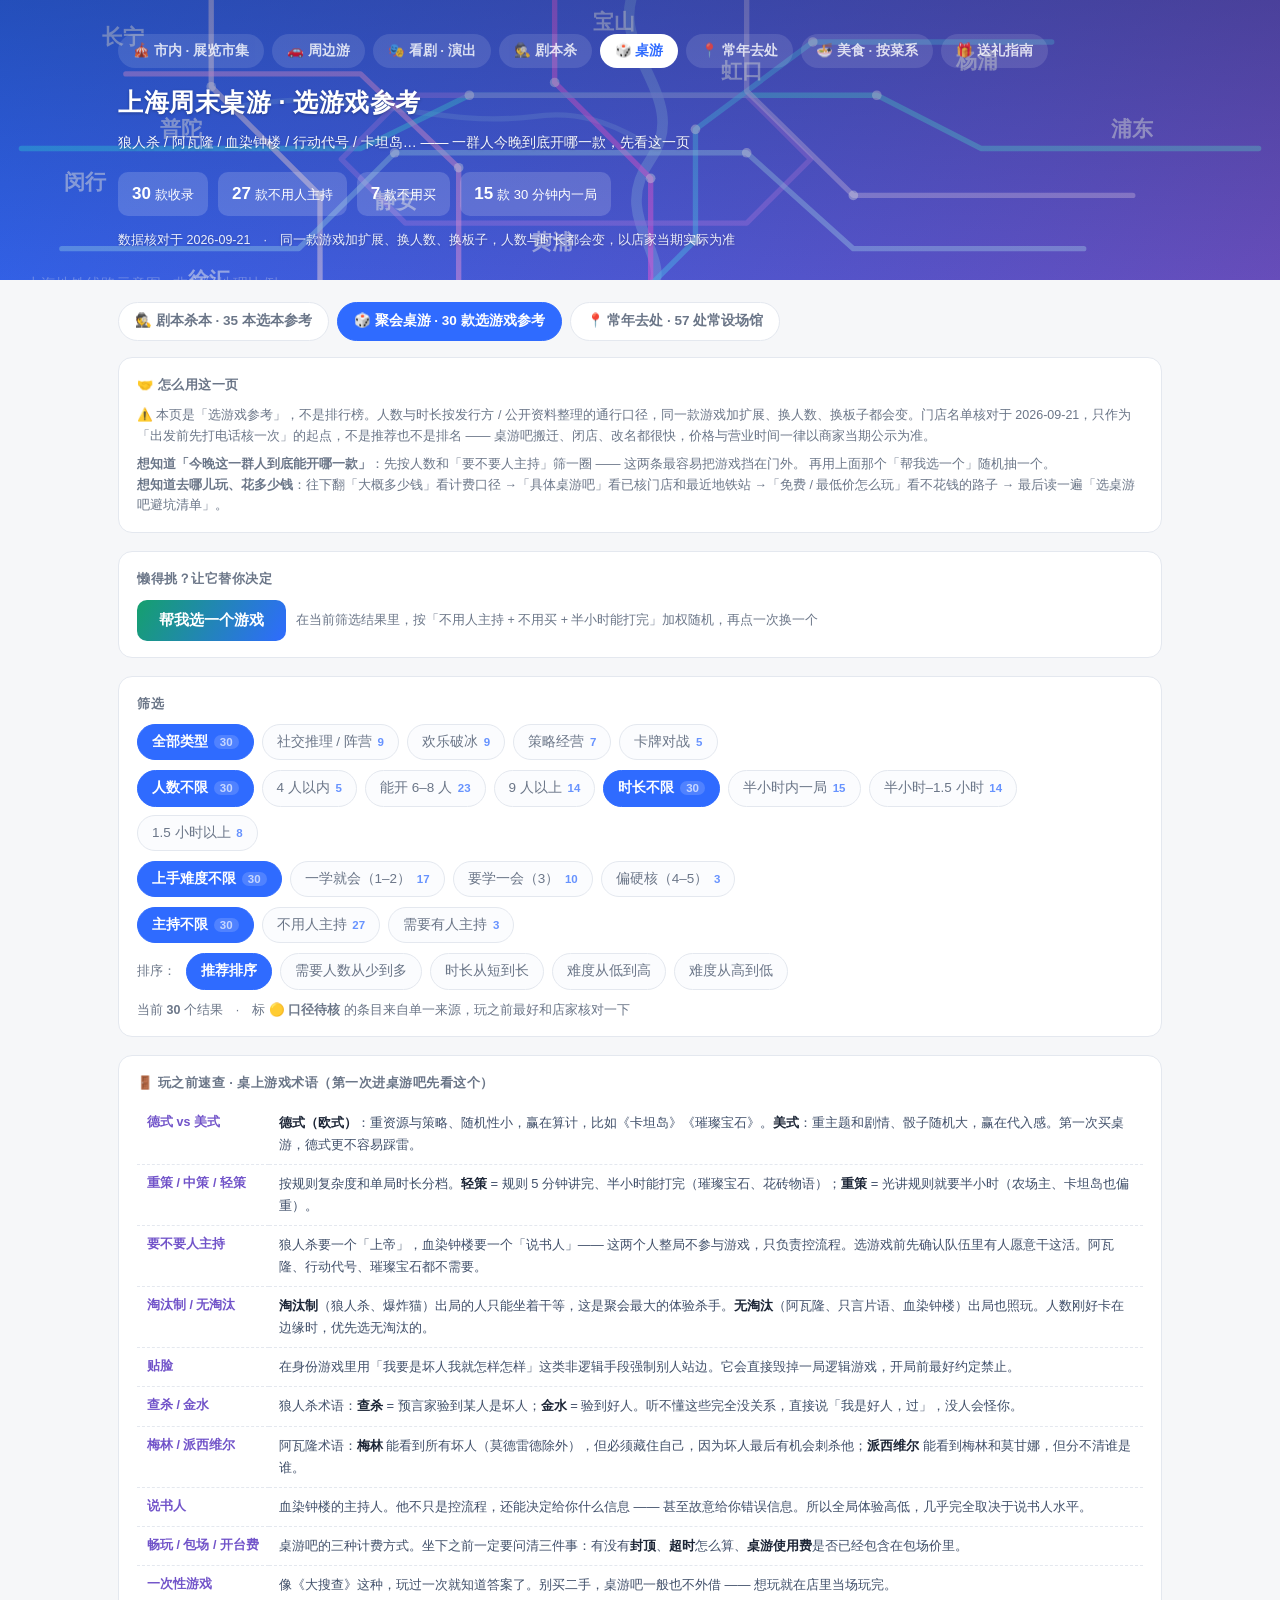
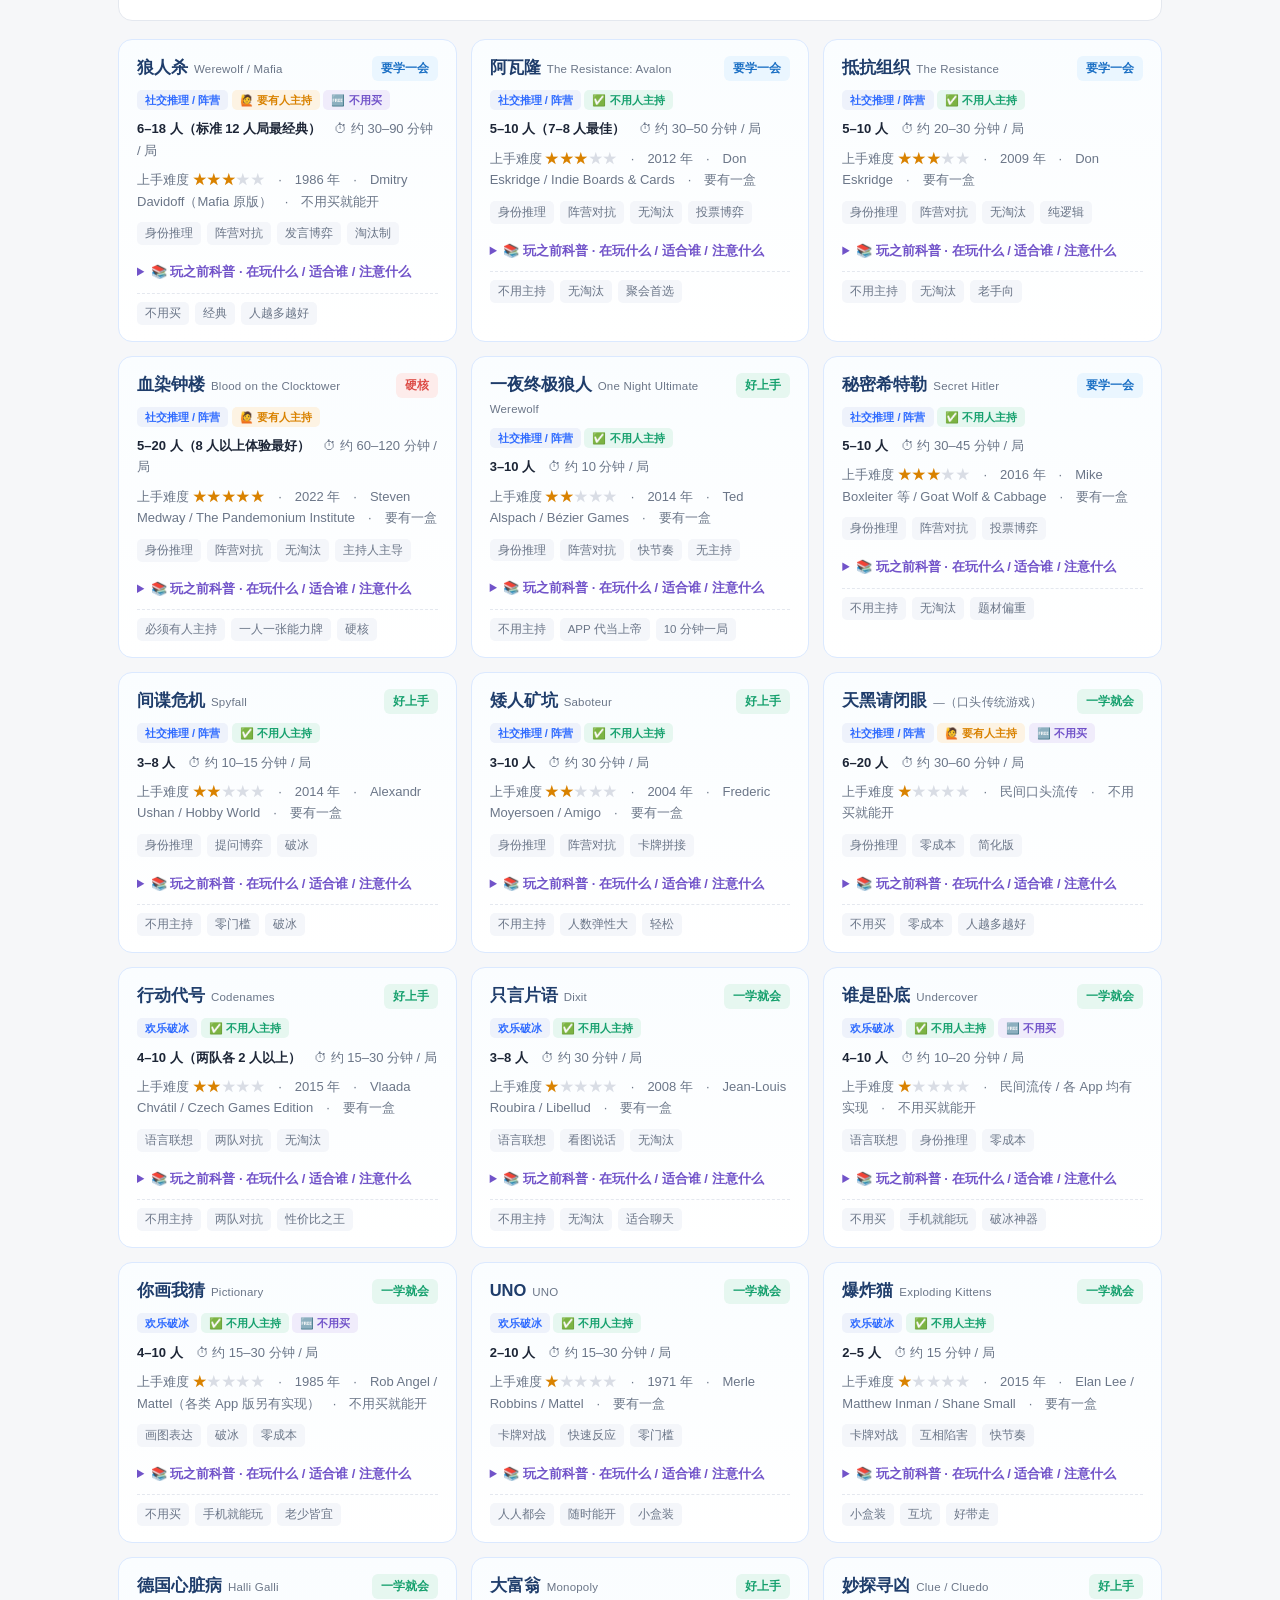
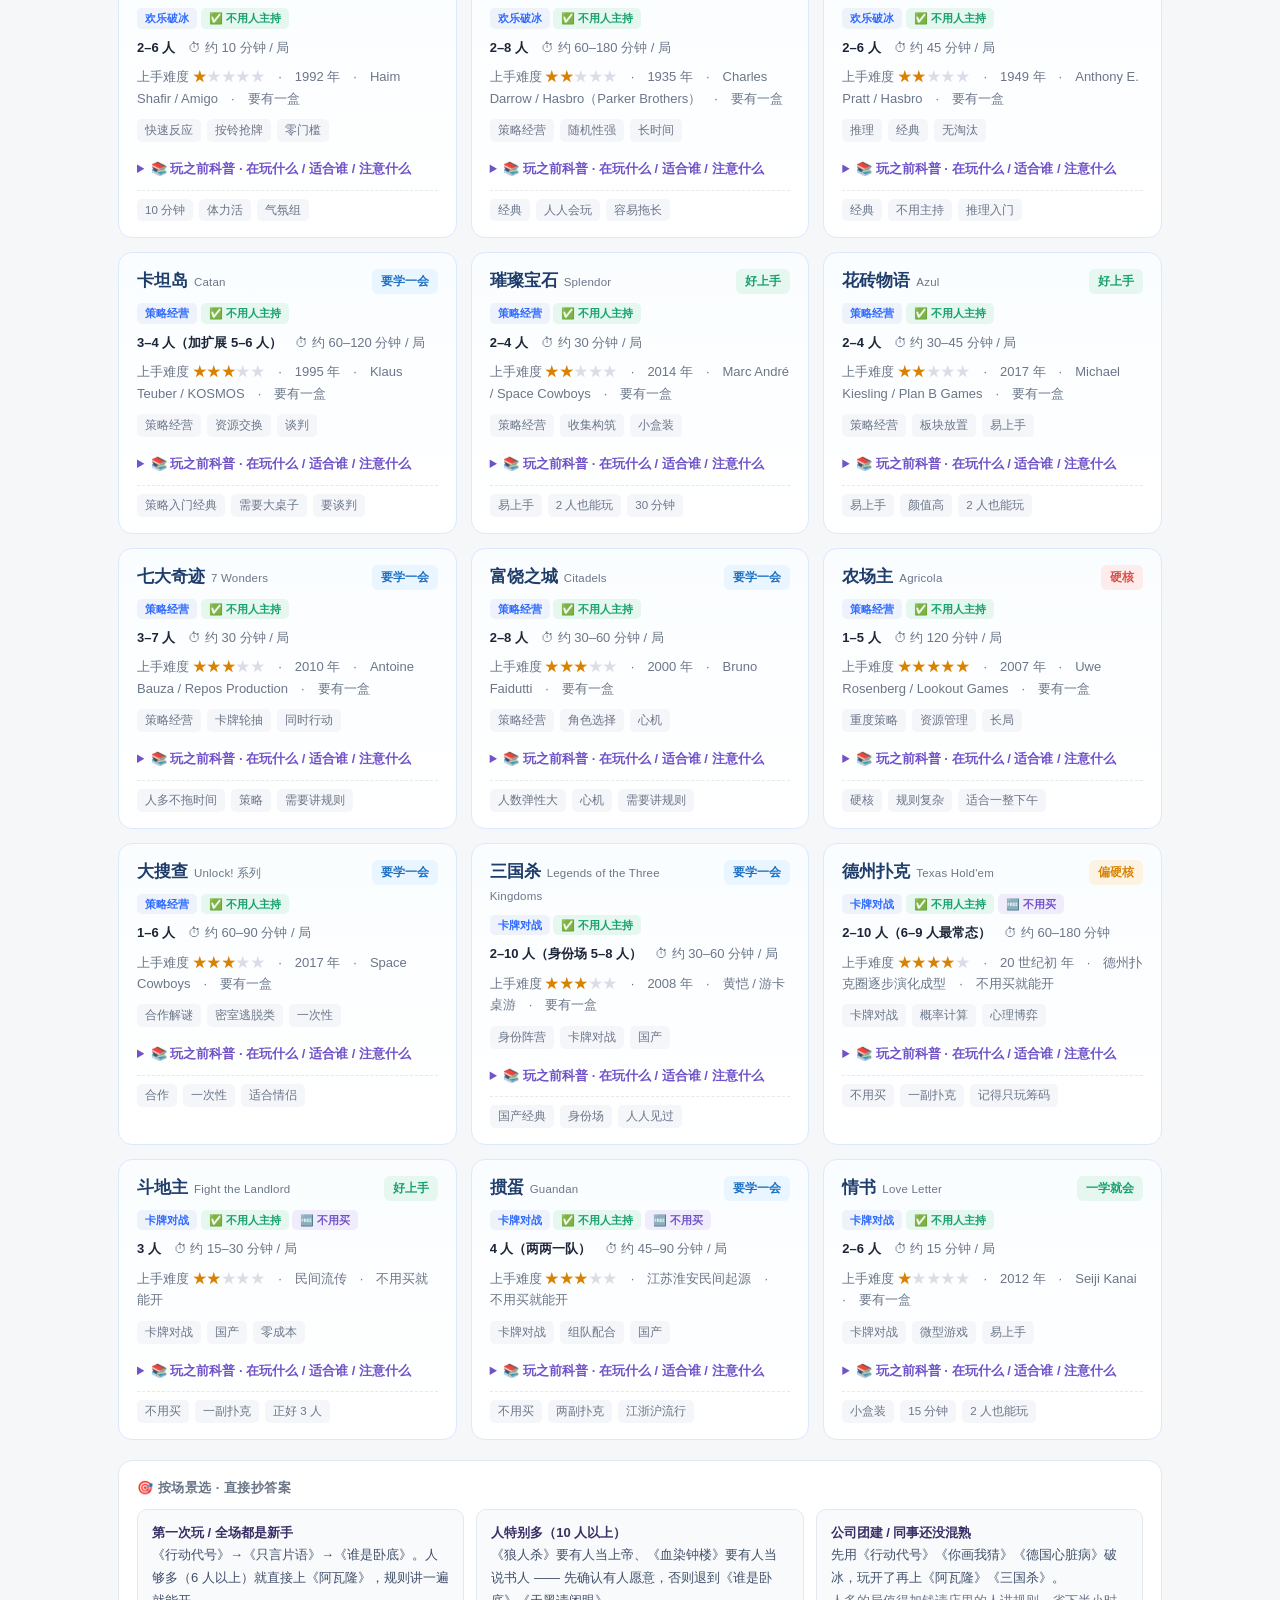
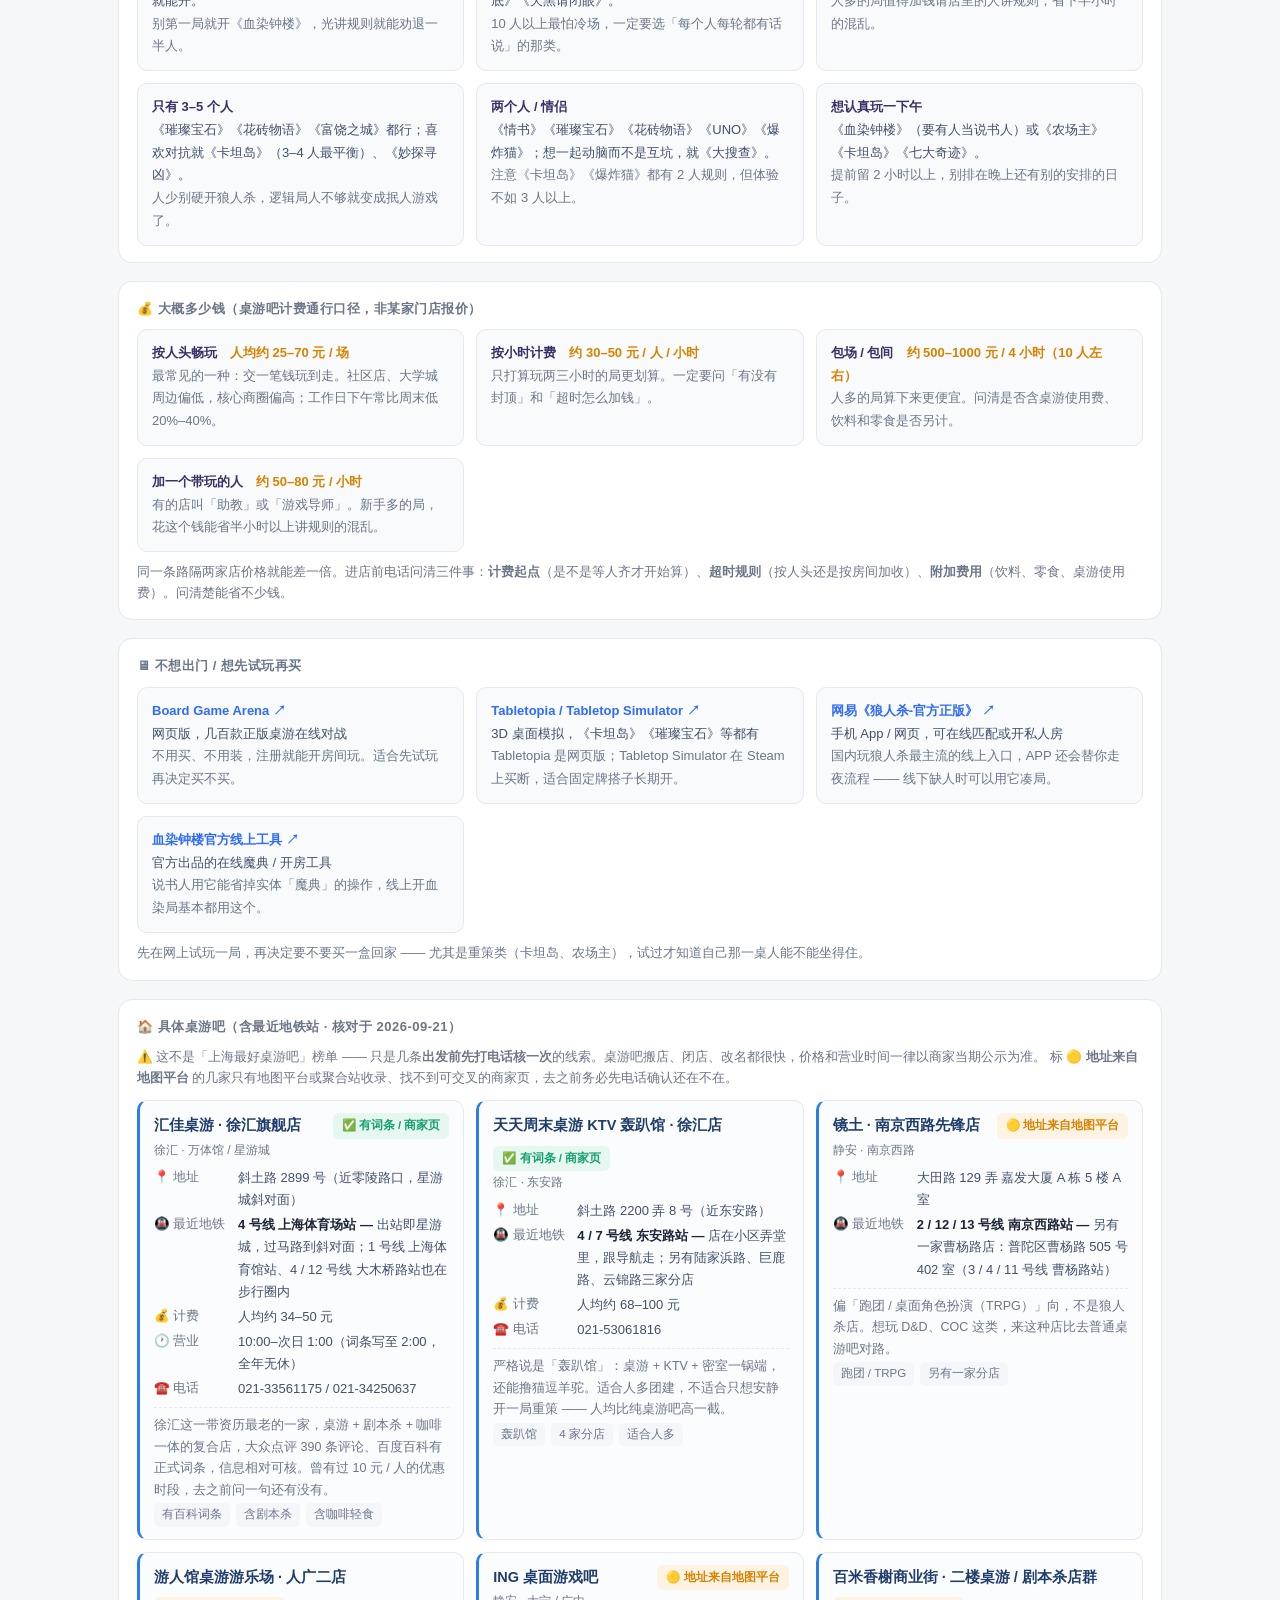
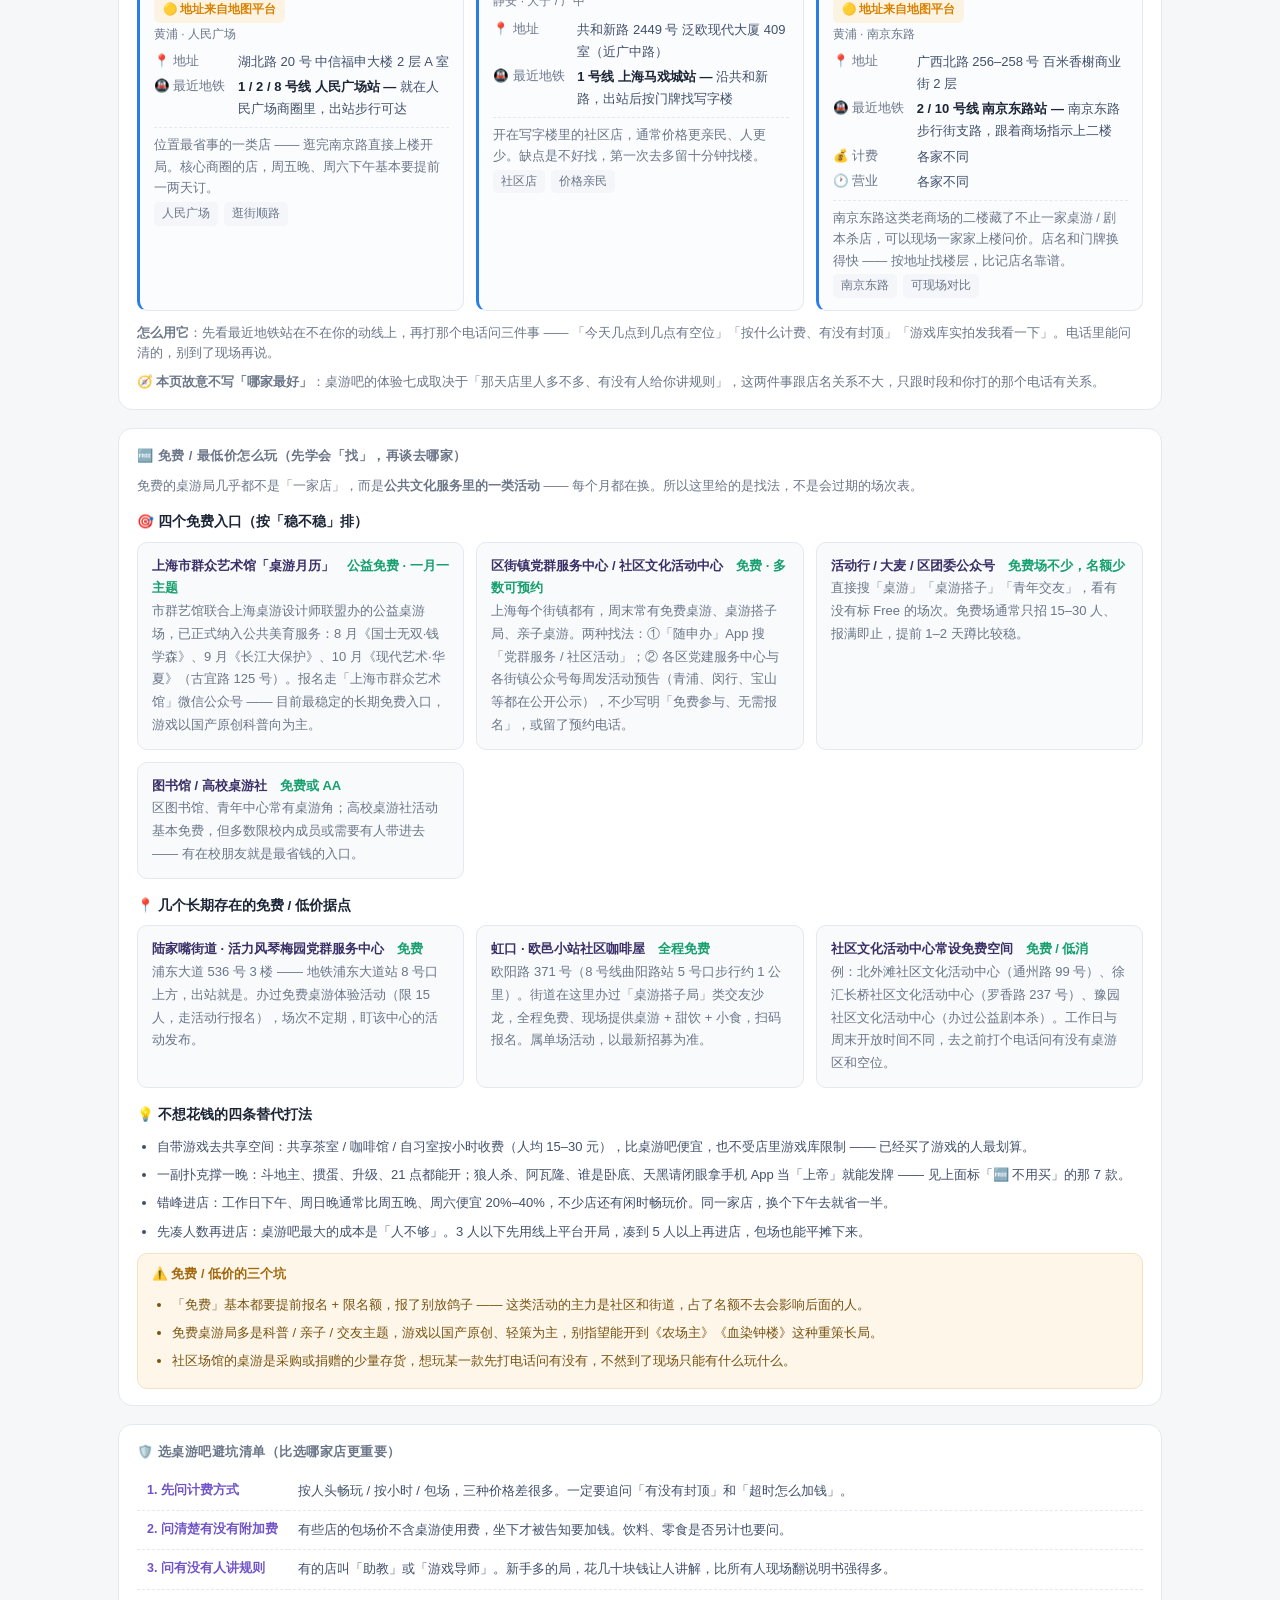
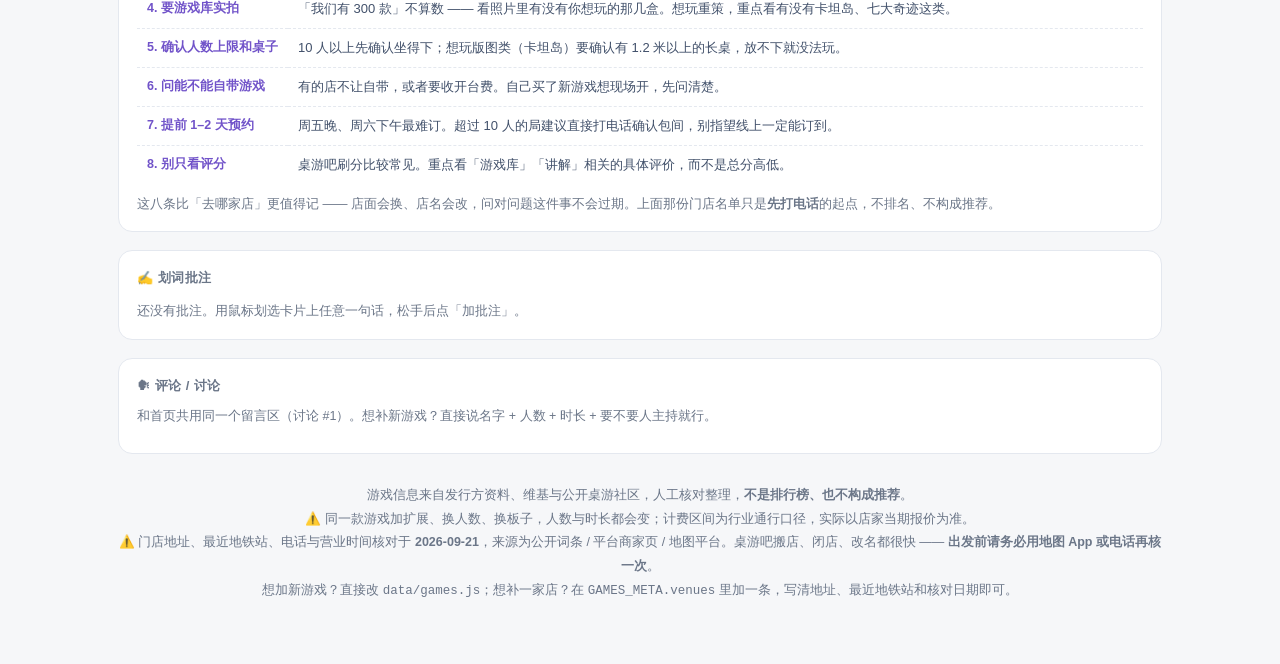
==== boardgames.html @ 97eceab3 "新增「送礼指南」板块：送女生/送男士该送什么（gifts.html + data/gifts.js + assets/gifts.js） - 37 条礼物灵感，按送给谁/预算/场景/关系阶段筛选 + " ====
<!DOCTYPE html>
<html lang="zh-CN">
<head>
<meta charset="UTF-8">
<meta name="viewport" content="width=device-width, initial-scale=1.0">
<title>上海周末桌游 · 狼人杀/阿瓦隆/血染钟楼 选游戏参考</title>
<meta name="description" content="上海周末桌游选游戏参考：狼人杀、阿瓦隆、血染钟楼、一夜终极狼人、行动代号、只言片语、璀璨宝石、卡坦岛等 30 款，标清人数、时长、要不要人主持、要不要买一盒；另附上海桌游吧具体门店（含最近地铁站）、免费 / 最低价玩法怎么找、玩之前速查与选店避坑清单。">
<meta property="og:title" content="上海周末桌游 · 选游戏参考">
<meta property="og:description" content="30 款聚会桌游：人数 / 时长 / 上手难度 / 要不要人主持 / 要不要买一盒，一目了然。">
<meta property="og:type" content="website">
<link rel="stylesheet" href="assets/style.css?v=20261019a">
</head>
<body>

<header>
  <div class="wrap">
    <nav class="nav">
      <a href="index.html?jump=city">🎪 市内 · 展览市集</a>
      <a href="index.html?jump=trip">🚗 周边游</a>
      <a href="shows.html">🎭 看剧 · 演出</a>
      <a href="scripts.html">🕵️ 剧本杀</a>
      <a class="on" href="boardgames.html">🎲 桌游</a>
      <a href="venues.html">📍 常年去处</a>
      <a href="food.html">🍜 美食 · 按菜系</a>
      <a href="gifts.html">🎁 送礼指南</a>
    </nav>
    <h1>上海周末桌游 · 选游戏参考</h1>
    <div class="sub">狼人杀 / 阿瓦隆 / 血染钟楼 / 行动代号 / 卡坦岛… —— 一群人今晚到底开哪一款，先看这一页</div>
    <div class="stats">
      <div class="stat"><b id="s-total">-</b>款收录</div>
      <div class="stat"><b id="s-noGm">-</b>款不用人主持</div>
      <div class="stat"><b id="s-free">-</b>款不用买</div>
      <div class="stat"><b id="s-quick">-</b>款 30 分钟内一局</div>
    </div>
    <div class="meta">数据核对于 <span id="verifiedAt"></span>　·　同一款游戏加扩展、换人数、换板子，人数与时长都会变，以店家当期实际为准</div>
  </div>
</header>

<div class="wrap">

  <div class="subtabs">
    <a href="scripts.html">🕵️ 剧本杀本 · 35 本选本参考</a>
    <span class="on">🎲 聚会桌游 · 30 款选游戏参考</span>
      <a href="venues.html">📍 常年去处 · 57 处常设场馆</a>
</div>

  <div class="panel">
    <div class="panel-title">🤝 怎么用这一页</div>
    <div id="metaNote" class="hint"></div>
    <div class="hint" style="margin-top:8px">
      <b>想知道「今晚这一群人到底能开哪一款」</b>：先按人数和「要不要人主持」筛一圈 —— 这两条最容易把游戏挡在门外。
      再用上面那个「帮我选一个」随机抽一个。<br>
      <b>想知道去哪儿玩、花多少钱</b>：往下翻「大概多少钱」看计费口径 →「具体桌游吧」看已核门店和最近地铁站 →「免费 / 最低价怎么玩」看不花钱的路子 → 最后读一遍「选桌游吧避坑清单」。
    </div>
  </div>

  <div class="panel">
    <div class="panel-title">懒得挑？让它替你决定</div>
    <div class="decide-row">
      <button class="btn" id="btnDecide">帮我选一个游戏</button>
      <span class="hint">在当前筛选结果里，按「不用人主持 + 不用买 + 半小时能打完」加权随机，再点一次换一个</span>
    </div>
    <div id="pickResult"></div>
  </div>

  <div class="panel">
    <div class="panel-title">筛选</div>
    <div class="filters">
      <span class="chip on" data-group="cat" data-val="all">全部类型 <b class="cnt" data-cnt="cat:all">0</b></span>
      <span class="chip" data-group="cat" data-val="social">社交推理 / 阵营 <b class="cnt" data-cnt="cat:social">0</b></span>
      <span class="chip" data-group="cat" data-val="party">欢乐破冰 <b class="cnt" data-cnt="cat:party">0</b></span>
      <span class="chip" data-group="cat" data-val="strategy">策略经营 <b class="cnt" data-cnt="cat:strategy">0</b></span>
      <span class="chip" data-group="cat" data-val="card">卡牌对战 <b class="cnt" data-cnt="cat:card">0</b></span>
    </div>
    <div class="filters" style="margin-top:10px">
      <span class="chip on" data-group="people" data-val="all">人数不限 <b class="cnt" data-cnt="people:all">0</b></span>
      <span class="chip" data-group="people" data-val="s">4 人以内 <b class="cnt" data-cnt="people:s">0</b></span>
      <span class="chip" data-group="people" data-val="m">能开 6–8 人 <b class="cnt" data-cnt="people:m">0</b></span>
      <span class="chip" data-group="people" data-val="l">9 人以上 <b class="cnt" data-cnt="people:l">0</b></span>
      <span class="chip on" data-group="time" data-val="all">时长不限 <b class="cnt" data-cnt="time:all">0</b></span>
      <span class="chip" data-group="time" data-val="short">半小时内一局 <b class="cnt" data-cnt="time:short">0</b></span>
      <span class="chip" data-group="time" data-val="mid">半小时–1.5 小时 <b class="cnt" data-cnt="time:mid">0</b></span>
      <span class="chip" data-group="time" data-val="long">1.5 小时以上 <b class="cnt" data-cnt="time:long">0</b></span>
    </div>
    <div class="filters" style="margin-top:10px">
      <span class="chip on" data-group="diff" data-val="all">上手难度不限 <b class="cnt" data-cnt="diff:all">0</b></span>
      <span class="chip" data-group="diff" data-val="e">一学就会（1–2） <b class="cnt" data-cnt="diff:e">0</b></span>
      <span class="chip" data-group="diff" data-val="m">要学一会（3） <b class="cnt" data-cnt="diff:m">0</b></span>
      <span class="chip" data-group="diff" data-val="h">偏硬核（4–5） <b class="cnt" data-cnt="diff:h">0</b></span>
    </div>
    <div class="filters" style="margin-top:10px">
      <span class="chip on" data-group="gm" data-val="all">主持不限 <b class="cnt" data-cnt="gm:all">0</b></span>
      <span class="chip" data-group="gm" data-val="none">不用人主持 <b class="cnt" data-cnt="gm:none">0</b></span>
      <span class="chip" data-group="gm" data-val="needed">需要有人主持 <b class="cnt" data-cnt="gm:needed">0</b></span>
    </div>
    <div class="filters" style="margin-top:10px">
      <span class="hint" style="align-self:center;margin-right:2px">排序：</span>
      <span class="chip on" data-sort="rec">推荐排序</span>
      <span class="chip" data-sort="people-asc">需要人数从少到多</span>
      <span class="chip" data-sort="time-asc">时长从短到长</span>
      <span class="chip" data-sort="diff-asc">难度从低到高</span>
      <span class="chip" data-sort="diff-desc">难度从高到低</span>
    </div>
    <div class="hint" style="margin-top:10px">当前 <b id="count">-</b> 个结果　·　标 <b>🟡 口径待核</b> 的条目来自单一来源，玩之前最好和店家核对一下</div>
  </div>

  <div class="panel">
    <div class="panel-title">🚪 玩之前速查 · 桌上游戏术语（第一次进桌游吧先看这个）</div>
    <table class="mini-tbl">
      <tr><th>德式 vs 美式</th><td><b>德式（欧式）</b>：重资源与策略、随机性小，赢在算计，比如《卡坦岛》《璀璨宝石》。<b>美式</b>：重主题和剧情、骰子随机大，赢在代入感。第一次买桌游，德式更不容易踩雷。</td></tr>
      <tr><th>重策 / 中策 / 轻策</th><td>按规则复杂度和单局时长分档。<b>轻策</b> = 规则 5 分钟讲完、半小时能打完（璀璨宝石、花砖物语）；<b>重策</b> = 光讲规则就要半小时（农场主、卡坦岛也偏重）。</td></tr>
      <tr><th>要不要人主持</th><td>狼人杀要一个「上帝」，血染钟楼要一个「说书人」—— 这两个人整局不参与游戏，只负责控流程。选游戏前先确认队伍里有人愿意干这活。阿瓦隆、行动代号、璀璨宝石都不需要。</td></tr>
      <tr><th>淘汰制 / 无淘汰</th><td><b>淘汰制</b>（狼人杀、爆炸猫）出局的人只能坐着干等，这是聚会最大的体验杀手。<b>无淘汰</b>（阿瓦隆、只言片语、血染钟楼）出局也照玩。人数刚好卡在边缘时，优先选无淘汰的。</td></tr>
      <tr><th>贴脸</th><td>在身份游戏里用「我要是坏人我就怎样怎样」这类非逻辑手段强制别人站边。它会直接毁掉一局逻辑游戏，开局前最好约定禁止。</td></tr>
      <tr><th>查杀 / 金水</th><td>狼人杀术语：<b>查杀</b> = 预言家验到某人是坏人；<b>金水</b> = 验到好人。听不懂这些完全没关系，直接说「我是好人，过」，没人会怪你。</td></tr>
      <tr><th>梅林 / 派西维尔</th><td>阿瓦隆术语：<b>梅林</b> 能看到所有坏人（莫德雷德除外），但必须藏住自己，因为坏人最后有机会刺杀他；<b>派西维尔</b> 能看到梅林和莫甘娜，但分不清谁是谁。</td></tr>
      <tr><th>说书人</th><td>血染钟楼的主持人。他不只是控流程，还能决定给你什么信息 —— 甚至故意给你错误信息。所以全局体验高低，几乎完全取决于说书人水平。</td></tr>
      <tr><th>畅玩 / 包场 / 开台费</th><td>桌游吧的三种计费方式。坐下之前一定要问清三件事：有没有<b>封顶</b>、<b>超时</b>怎么算、<b>桌游使用费</b>是否已经包含在包场价里。</td></tr>
      <tr><th>一次性游戏</th><td>像《大搜查》这种，玩过一次就知道答案了。别买二手，桌游吧一般也不外借 —— 想玩就在店里当场玩完。</td></tr>
    </table>
  </div>

  <div class="grid" id="grid"></div>

  <div class="panel" style="margin-top:20px">
    <div class="panel-title">🎯 按场景选 · 直接抄答案</div>
    <div class="scene-grid">
      <div class="scene-card">
        <b>第一次玩 / 全场都是新手</b><br>
        《行动代号》→《只言片语》→《谁是卧底》。人够多（6 人以上）就直接上《阿瓦隆》，规则讲一遍就能开。<br>
        <span style="color:var(--sub)">别第一局就开《血染钟楼》，光讲规则就能劝退一半人。</span>
      </div>
      <div class="scene-card">
        <b>人特别多（10 人以上）</b><br>
        《狼人杀》要有人当上帝、《血染钟楼》要有人当说书人 —— 先确认有人愿意，否则退到《谁是卧底》《天黑请闭眼》。<br>
        <span style="color:var(--sub)">10 人以上最怕冷场，一定要选「每个人每轮都有话说」的那类。</span>
      </div>
      <div class="scene-card">
        <b>公司团建 / 同事还没混熟</b><br>
        先用《行动代号》《你画我猜》《德国心脏病》破冰，玩开了再上《阿瓦隆》《三国杀》。<br>
        <span style="color:var(--sub)">人多的局值得加钱请店里的人讲规则，省下半小时的混乱。</span>
      </div>
      <div class="scene-card">
        <b>只有 3–5 个人</b><br>
        《璀璨宝石》《花砖物语》《富饶之城》都行；喜欢对抗就《卡坦岛》（3–4 人最平衡）、《妙探寻凶》。<br>
        <span style="color:var(--sub)">人少别硬开狼人杀，逻辑局人不够就变成抿人游戏了。</span>
      </div>
      <div class="scene-card">
        <b>两个人 / 情侣</b><br>
        《情书》《璀璨宝石》《花砖物语》《UNO》《爆炸猫》；想一起动脑而不是互坑，就《大搜查》。<br>
        <span style="color:var(--sub)">注意《卡坦岛》《爆炸猫》都有 2 人规则，但体验不如 3 人以上。</span>
      </div>
      <div class="scene-card">
        <b>想认真玩一下午</b><br>
        《血染钟楼》（要有人当说书人）或《农场主》《卡坦岛》《七大奇迹》。<br>
        <span style="color:var(--sub)">提前留 2 小时以上，别排在晚上还有别的安排的日子。</span>
      </div>
    </div>
  </div>

  <div class="panel">
    <div class="panel-title">💰 大概多少钱（桌游吧计费通行口径，非某家门店报价）</div>
    <div class="scene-grid" id="feeRef"></div>
    <div class="hint" style="margin-top:10px">同一条路隔两家店价格就能差一倍。进店前电话问清三件事：<b>计费起点</b>（是不是等人齐才开始算）、<b>超时规则</b>（按人头还是按房间加收）、<b>附加费用</b>（饮料、零食、桌游使用费）。问清楚能省不少钱。</div>
  </div>

  <div class="panel">
    <div class="panel-title">🖥 不想出门 / 想先试玩再买</div>
    <div class="scene-grid" id="platforms"></div>
    <div class="hint" style="margin-top:10px">先在网上试玩一局，再决定要不要买一盒回家 —— 尤其是重策类（卡坦岛、农场主），试过才知道自己那一桌人能不能坐得住。</div>
  </div>

  <div class="panel">
    <div class="panel-title">🏠 具体桌游吧（含最近地铁站 · 核对于 2026-09-21）</div>
    <div class="hint" style="margin-bottom:12px">
      ⚠️ 这不是「上海最好桌游吧」榜单 —— 只是几条<b>出发前先打电话核一次</b>的线索。桌游吧搬店、闭店、改名都很快，价格和营业时间一律以商家当期公示为准。
      标 <b>🟡 地址来自地图平台</b> 的几家只有地图平台或聚合站收录、找不到可交叉的商家页，去之前务必先电话确认还在不在。
    </div>
    <div class="venue-grid" id="venues"></div>
    <div class="hint" style="margin-top:12px">
      <b>怎么用它</b>：先看最近地铁站在不在你的动线上，再打那个电话问三件事 —— 「今天几点到几点有空位」「按什么计费、有没有封顶」「游戏库实拍发我看一下」。电话里能问清的，别到了现场再说。
    </div>
    <div class="hint" style="margin-top:8px">
      🧭 <b>本页故意不写「哪家最好」</b>：桌游吧的体验七成取决于「那天店里人多不多、有没有人给你讲规则」，这两件事跟店名关系不大，只跟时段和你打的那个电话有关系。
    </div>
  </div>

  <div class="panel">
    <div class="panel-title">🆓 免费 / 最低价怎么玩（先学会「找」，再谈去哪家）</div>
    <div class="hint" style="margin-bottom:12px">
      免费的桌游局几乎都不是「一家店」，而是<b>公共文化服务里的一类活动</b> —— 每个月都在换。所以这里给的是找法，不是会过期的场次表。
    </div>

    <div><b style="font-size:13.5px">🎯 四个免费入口（按「稳不稳」排）</b>
      <div class="scene-grid" id="freeHow" style="margin-top:8px"></div>
    </div>

    <div style="margin-top:14px"><b style="font-size:13.5px">📍 几个长期存在的免费 / 低价据点</b>
      <div class="scene-grid" id="freeSpots" style="margin-top:8px"></div>
    </div>

    <div style="margin-top:14px"><b style="font-size:13.5px">💡 不想花钱的四条替代打法</b>
      <ul class="free-list" id="freeAlt"></ul>
    </div>

    <div class="free-care">
      <div class="fc-h">⚠️ 免费 / 低价的三个坑</div>
      <ul class="free-list" id="freeCare" style="margin-left:20px;color:#7a5310"></ul>
    </div>
  </div>

  <div class="panel">
    <div class="panel-title">🛡️ 选桌游吧避坑清单（比选哪家店更重要）</div>
    <table class="mini-tbl">
      <tr><th>1. 先问计费方式</th><td>按人头畅玩 / 按小时 / 包场，三种价格差很多。一定要追问「有没有封顶」和「超时怎么加钱」。</td></tr>
      <tr><th>2. 问清楚有没有附加费</th><td>有些店的包场价不含桌游使用费，坐下才被告知要加钱。饮料、零食是否另计也要问。</td></tr>
      <tr><th>3. 问有没有人讲规则</th><td>有的店叫「助教」或「游戏导师」。新手多的局，花几十块钱让人讲解，比所有人现场翻说明书强得多。</td></tr>
      <tr><th>4. 要游戏库实拍</th><td>「我们有 300 款」不算数 —— 看照片里有没有你想玩的那几盒。想玩重策，重点看有没有卡坦岛、七大奇迹这类。</td></tr>
      <tr><th>5. 确认人数上限和桌子</th><td>10 人以上先确认坐得下；想玩版图类（卡坦岛）要确认有 1.2 米以上的长桌，放不下就没法玩。</td></tr>
      <tr><th>6. 问能不能自带游戏</th><td>有的店不让自带，或者要收开台费。自己买了新游戏想现场开，先问清楚。</td></tr>
      <tr><th>7. 提前 1–2 天预约</th><td>周五晚、周六下午最难订。超过 10 人的局建议直接打电话确认包间，别指望线上一定能订到。</td></tr>
      <tr><th>8. 别只看评分</th><td>桌游吧刷分比较常见。重点看「游戏库」「讲解」相关的具体评价，而不是总分高低。</td></tr>
    </table>
    <div class="hint" style="margin-top:10px">这八条比「去哪家店」更值得记 —— 店面会换、店名会改，问对问题这件事不会过期。上面那份门店名单只是<b>先打电话</b>的起点，不排名、不构成推荐。</div>
  </div>

  <div class="panel">
    <div class="panel-title">✍️ 划词批注</div>
    <div id="annoBar"></div>
  </div>

  <div class="panel">
    <div class="panel-title">🗣 评论 / 讨论</div>
    <div class="hint" style="margin-bottom:10px">和首页共用同一个留言区（讨论 #1）。想补新游戏？直接说名字 + 人数 + 时长 + 要不要人主持就行。</div>
    <div id="giscusBox"></div>
  </div>

  <footer>
    游戏信息来自发行方资料、维基与公开桌游社区，人工核对整理，<b>不是排行榜、也不构成推荐</b>。<br>
    ⚠️ 同一款游戏加扩展、换人数、换板子，人数与时长都会变；计费区间为行业通行口径，实际以店家当期报价为准。<br>
    ⚠️ 门店地址、最近地铁站、电话与营业时间核对于 <b>2026-09-21</b>，来源为公开词条 / 平台商家页 / 地图平台。桌游吧搬店、闭店、改名都很快 —— <b>出发前请务必用地图 App 或电话再核一次</b>。<br>
    想加新游戏？直接改 <code>data/games.js</code>；想补一家店？在 <code>GAMES_META.venues</code> 里加一条，写清地址、最近地铁站和核对日期即可。
  </footer>

</div>

<script src="data/games.js?v=20261019a"></script>
<script>
  /**
   * 访客用 GitHub 账号留言（giscus）。
   * ⚠️ category 必须和仓库里真实存在的讨论分类「同名」——仓库讨论开在
   *    Announcements 下，写成 General 会直接报 Discussion not found。
   * ⚠️ repoId 不能留空，否则同样查不到讨论。
   * 四个页面共用同一个留言区（index / shows / scripts / boardgames），指向仓库里
   *   唯一那个讨论的完整标题（见下方 term），与访问 URL 无关。
   */
  window.GISCUS_CFG = {
    enabled: true, repo: 'NaphJohn/weekend-go', repoId: 'R_kgDOUY4zNw',
    category: 'Announcements', categoryId: '',
    // 全站共用一个讨论帖：仓库里唯一一个讨论 #1「Welcome to weekend-go Discussions!」。
    // ⚠️ 别用 mapping:'number', term:'1'（本仓库实测报 Discussion not found）。
    mapping: 'specific', term: 'Welcome to weekend-go Discussions!'
  };
  (function () {
    var cfg = window.GISCUS_CFG || {}, box = document.getElementById('giscusBox');
    if (!box || !cfg.enabled || !cfg.repo) return;
    var s = document.createElement('script');
    s.src = 'https://giscus.app/client.js';
    s.setAttribute('data-repo', cfg.repo);
    s.setAttribute('data-repo-id', cfg.repoId || '');
    s.setAttribute('data-category', cfg.category || 'Announcements');
    s.setAttribute('data-category-id', cfg.categoryId || '');
    s.setAttribute('data-mapping', cfg.mapping || 'pathname');
    s.setAttribute('data-term', cfg.term || '');
    s.setAttribute('data-strict', '0');
    s.setAttribute('data-reactions-enabled', '1');
    s.setAttribute('data-emit-metadata', '0');
    s.setAttribute('data-input-position', 'bottom');
    s.setAttribute('data-theme', 'light');
    s.setAttribute('data-lang', 'zh-CN');
    s.setAttribute('crossorigin', 'anonymous');
    s.async = true;
    box.appendChild(s);
    window.addEventListener('message', function (ev) {
      if (!ev || !ev.data || ev.origin !== 'https://giscus.app') return;
      var d = ev.data.giscus || ev.data;
      if (!d || !d.error || box.querySelector('.giscus-bad')) return;
      var msg = String(d.error);
      var tip = /not installed/i.test(msg)
        ? 'giscus GitHub App 还没装。到 https://github.com/apps/giscus 安装并对 NaphJohn/weekend-go 授权。'
        : /Discussion not found/i.test(msg)
          ? '讨论没找到：全站评论区共用一个讨论帖，<code>GISCUS_CFG</code> 的 mapping/term 必须指向仓库里真实存在的讨论（当前是 #1「Welcome to weekend-go Discussions!」、分类 <b>Announcements</b>），四个页面要一致。若该讨论确实不存在，直接发第一条留言会自动创建。'
          : msg;
      box.insertAdjacentHTML('afterbegin', '<div class="giscus-bad">⚠️ 评论区暂时加载不出来：' + tip + '</div>');
    });
  })();
</script>
<script src="assets/annotate.js?v=20261019a"></script>
<script src="assets/games.js?v=20261019a"></script>
</body>
</html>
---- assets/style.css ----
:root{
  --bg:#f6f7f9;
  --card:#ffffff;
  --ink:#1c2536;
  --sub:#6b7688;
  --line:#e4e8ef;
  --blue:#2f6bff;
  --green:#15a06d;
  --amber:#d98200;
  --red:#dc4a44;
  --purple:#7153c9;
  --soft:#eef2fb;
}
*{box-sizing:border-box;margin:0;padding:0}
body{
  font-family:-apple-system,BlinkMacSystemFont,"PingFang SC","Microsoft YaHei",Segoe UI,sans-serif;
  background:var(--bg);color:var(--ink);line-height:1.65;font-size:15px;
  padding:0 0 60px;
}
.wrap{max-width:1080px;margin:0 auto;padding:0 18px}

header{
  /* 顶层压暗蒙版 → 地铁线路示意图（内联 SVG，screen 发光）→ 品牌渐变 */
  background-image:
    linear-gradient(180deg,rgba(14,24,54,.34),rgba(14,24,54,.10)),
    url("shanghai-map.svg"),
    linear-gradient(120deg,#2f6bff,#7153c9);
  background-size:cover,cover,cover;
  background-position:center center,center center,center center;
  background-repeat:no-repeat,no-repeat,no-repeat;
  background-blend-mode:normal,screen,normal;
  background-color:#2f6bff;
  color:#fff;padding:34px 0 30px;margin-bottom:22px;
}
header h1{font-size:25px;font-weight:800;letter-spacing:.5px;text-shadow:0 1px 3px rgba(0,0,0,.28)}
header .sub{margin-top:7px;font-size:14px;opacity:.95;text-shadow:0 1px 3px rgba(0,0,0,.25)}
header .meta{margin-top:14px;font-size:12.5px;opacity:.9;text-shadow:0 1px 3px rgba(0,0,0,.25)}

.stats{display:flex;flex-wrap:wrap;gap:10px;margin-top:18px}
.stat{background:rgba(255,255,255,.16);border-radius:10px;padding:8px 14px;font-size:13px}
.stat b{font-size:17px;margin-right:4px}

.panel{background:var(--card);border:1px solid var(--line);border-radius:14px;padding:16px 18px;margin-bottom:18px}
.panel-title{font-size:13px;font-weight:700;color:var(--sub);margin-bottom:10px;letter-spacing:.5px}

.filters{display:flex;flex-wrap:wrap;gap:8px}
.chip{
  border:1px solid var(--line);background:#fbfcfe;border-radius:20px;
  padding:6px 14px;font-size:13.5px;cursor:pointer;color:var(--sub);
  transition:all .15s;user-select:none;
}
.chip:hover{border-color:#c9d4ea}
.chip.on{background:var(--blue);border-color:var(--blue);color:#fff;font-weight:600}
.chip .cnt{font-weight:700;font-size:11.5px;color:var(--blue);margin-left:2px}
.chip.on .cnt{color:#fff;background:rgba(255,255,255,.22);border-radius:8px;padding:1px 6px}
.chip.jump{background:#f3f7ff;border-color:#cfe0fb;color:#2f6bff}

.decide-row{display:flex;gap:10px;align-items:center;flex-wrap:wrap}
.btn{
  background:linear-gradient(120deg,#15a06d,#2f6bff);color:#fff;border:none;
  border-radius:10px;padding:11px 22px;font-size:15px;font-weight:600;cursor:pointer;
}
.btn:hover{filter:brightness(1.06)}
.btn.ghost{background:#fff;color:var(--blue);border:1px solid var(--line)}
.hint{font-size:12.5px;color:var(--sub)}

#pickResult{margin-top:14px;display:none}
.pick-card{
  background:linear-gradient(120deg,#f2fbf6,#eef3ff);border:1px solid #d6e8dd;
  border-radius:12px;padding:16px 18px;
}
.pick-card .pk-name{font-size:18px;font-weight:700;margin-bottom:4px}
.pick-card .pk-line{font-size:14px;color:#4a5568;margin:3px 0}
.pick-card .pk-why{margin-top:10px;font-size:13.5px;color:#3f6b55;background:rgba(255,255,255,.7);border-radius:8px;padding:9px 12px}

.grid{display:grid;grid-template-columns:repeat(auto-fill,minmax(320px,1fr));gap:14px}
.card{
  background:var(--card);border:1px solid var(--line);border-radius:14px;padding:16px 18px;
  display:flex;flex-direction:column;gap:8px;
}
.card.done{opacity:.55}
.card-trip{border-color:#cfe8dd;background:linear-gradient(180deg,#fafffd,#ffffff)}
.card-trip h3{color:#0f5f47}
.card .top{display:flex;justify-content:space-between;align-items:flex-start;gap:10px}
.card h3{font-size:16.5px;font-weight:700;line-height:1.4}
.badge{
  font-size:11.5px;font-weight:700;padding:3px 9px;border-radius:6px;white-space:nowrap;
}
.b-urgent{background:#fdeceb;color:var(--red)}
.b-soon{background:#fdf3e3;color:var(--amber)}
.b-ok{background:#eaf6f0;color:var(--green)}
.b-long{background:var(--soft);color:var(--blue)}
.b-end{background:#f1f1f3;color:#8b8b93}
.b-trip{background:#e6f7f0;color:#0d8a63}

.meta-line{font-size:13px;color:var(--sub)}
.meta-line b{color:var(--ink);font-weight:600}
.price{font-size:13.5px}
.price .free{color:var(--green);font-weight:700}
.price .paid{color:var(--amber);font-weight:700}

.tags{display:flex;flex-wrap:wrap;gap:6px;margin-top:2px}
.tag{font-size:11.5px;color:var(--sub);background:#f4f6fa;border-radius:5px;padding:2px 8px}

.book{font-size:13px;border-top:1px dashed var(--line);padding-top:9px;margin-top:2px}
.book .lv{font-weight:700}
.lv-none{color:var(--green)}
.lv-easy{color:var(--green)}
.lv-medium{color:var(--amber)}
.lv-hard{color:var(--red)}
.lv-unknown{color:var(--purple)}

details{margin-top:4px}
summary{cursor:pointer;font-size:13px;color:var(--blue);user-select:none;outline:none}
.detail{margin-top:9px;font-size:13.5px;color:#4a5568}
.detail ol{margin:6px 0 0 18px}
.detail li{margin:4px 0}
.detail .tip{background:#fdf6e9;border-left:3px solid var(--amber);border-radius:0 8px 8px 0;padding:8px 12px;margin-top:9px;font-size:13px;color:#7a5310}
.detail .hl{margin-top:9px;font-size:13px;color:var(--sub)}
.detail .sec-title{font-size:12.5px;font-weight:700;color:var(--sub);margin-top:12px;letter-spacing:.5px}
.facts{background:#f8fafc;border:1px solid var(--line);border-radius:8px;padding:9px 12px;margin-top:8px}
.fact{display:flex;gap:8px;font-size:13px;line-height:1.65}
.fact-k{flex:0 0 62px;color:var(--sub)}
.fact-v{flex:1;color:#41506a}

/* ===== 看展 / 看演出前科普（data/guides.js） ===== */
details.guide{margin-top:8px}
details.guide summary{color:var(--purple);font-weight:600}
.guide-body{background:#f7f5ff;border:1px solid #e6e0fb;border-radius:10px;padding:11px 14px;margin-top:8px;font-size:13px;color:#4a4166}
.guide-body .g-sec{font-size:12.5px;font-weight:700;color:var(--purple);margin:11px 0 5px;letter-spacing:.5px}
.guide-body .g-sec:first-child{margin-top:0}
.guide-body .g-intro{margin:0;color:#3f3a52;line-height:1.72}
.guide-body .g-books{margin:0 0 0 18px;padding:0}
.guide-body .g-books li{margin:5px 0;color:#3f3a52;line-height:1.68}
.guide-body .g-aud{margin:0;color:#3f3a52;line-height:1.72}
.guide-body .g-links{margin-top:10px;font-size:12.5px;color:var(--sub)}
.guide-body .g-links a{color:var(--blue);text-decoration:none;margin-right:4px}
.guide-body .g-links a:hover{text-decoration:underline}

/* ===== 地点定位 ===== */
.loc-row{display:flex;gap:8px;flex-wrap:wrap;align-items:center}
.loc-input{
  flex:1 1 260px;min-width:200px;font-size:14px;font-family:inherit;
  border:1px solid var(--line);border-radius:10px;padding:11px 14px;outline:none;color:var(--ink);
}
.loc-input:focus{border-color:var(--blue);box-shadow:0 0 0 3px rgba(47,107,255,.10)}
.loc-ok{font-size:13px;color:#0d8a63;font-weight:600}
.loc-bad{font-size:13px;color:var(--amber)}
.chip.sm{padding:4px 11px;font-size:12.5px}

/* 「中间点」那一行：地点 A ↔ 地点 B */
.loc-input.half{flex:1 1 170px;min-width:130px}
.loc-tilde{color:var(--sub);font-weight:700;font-size:15px;flex:0 0 auto}

/* 路程标签 */
.dist{font-size:12.5px;border-radius:8px;padding:5px 10px;margin-top:2px;display:inline-block}
.dist span{color:var(--sub)}
.dist.d1{background:#e6f7f0;color:#0d8a63}
.dist.d2{background:#eaf6ff;color:#1a6fc4}
.dist.d3{background:#f2f4f8;color:#4a5568}
.dist.d4{background:#fdf3e3;color:#a3670a}
.dist.d5{background:#fdeceb;color:#c0443f}

/* 美食 */
.b-food{background:#fff1e6;color:#c25a12}
.card-food{border-color:#f6ddc7;background:linear-gradient(180deg:#fffaf5,#ffffff)}

/* ===== 笔记 / 评论 ===== */
.notes{margin-top:6px;border-top:1px dashed var(--line);padding-top:9px}
.note-btn{
  background:none;border:none;padding:0;color:var(--sub);font-size:12.5px;
  cursor:pointer;font-family:inherit;
}
.note-btn:hover{color:var(--blue)}
.note-btn b{color:var(--blue)}
.note-box{margin-top:8px}
.note-item{
  display:flex;gap:8px;align-items:flex-start;font-size:13px;
  padding:6px 8px;border-radius:8px;background:#f7f9fc;margin-bottom:5px;
}
.note-time{flex:0 0 96px;color:var(--sub);font-size:11.5px;padding-top:1px}
.note-txt{flex:1;color:#3d4a5f;word-break:break-word}
.note-del{flex:0 0 auto;color:#b6bfcc;cursor:pointer;font-size:15px;line-height:1;padding:0 2px}
.note-del:hover{color:var(--red)}
.note-empty{font-size:12.5px;color:var(--sub);padding:6px 0}
.note-input{
  width:100%;font-family:inherit;font-size:13px;margin-top:8px;
  border:1px solid var(--line);border-radius:8px;padding:8px 10px;resize:vertical;outline:none;color:var(--ink);
}
.note-input:focus{border-color:var(--blue)}
.note-ops{margin-top:6px;display:flex;gap:8px}
.mini{
  font-family:inherit;font-size:12.5px;border:none;border-radius:8px;padding:6px 14px;
  background:var(--blue);color:#fff;cursor:pointer;
}
.mini:hover{filter:brightness(1.06)}
.mini.ghost{background:#fff;color:var(--sub);border:1px solid var(--line)}
.mn-group{margin-bottom:12px}
.mn-name{font-size:13.5px;font-weight:700;margin-bottom:5px}

.empty{text-align:center;color:var(--sub);padding:40px 0;font-size:14px}

/* ===== 顶部导航（市内 / 周边游 / 看剧 / 剧本杀 / 桌游 互链）===== */
.nav{display:flex;flex-wrap:wrap;gap:8px;margin-bottom:14px}
.nav a{
  color:#fff;opacity:.82;text-decoration:none;font-size:13.5px;font-weight:600;
  padding:6px 15px;border-radius:20px;background:rgba(255,255,255,.14);transition:all .15s;
}
.nav a:hover{opacity:1}
.nav a.on{background:#fff;color:var(--blue);opacity:1}

/* ===== 剧目页（shows.html）附加样式 ===== */
.b-run{background:#e6f7ee;color:var(--green)}
.b-tbd{background:#f0ecfb;color:var(--purple)}
.pill-type{display:inline-block;font-size:11px;font-weight:700;color:var(--blue);background:var(--soft);border-radius:5px;padding:1px 8px}
.week-panel{background:linear-gradient(120deg,#f2fbf6,#eef3ff);border-color:#d6e8dd}
.week-item{padding:9px 0;border-bottom:1px dashed var(--line);font-size:14px;line-height:1.5}
.week-item:last-child{border-bottom:none}
.week-meta{font-size:12.5px;color:var(--sub);margin-top:2px}
.week-empty{font-size:13.5px;color:#4a5568}

/* ===== 剧本杀页（scripts.html / data/scripts.js）===== */
.b-d1{background:#e6f7f0;color:var(--green)}
.b-d2{background:#eaf6ff;color:#1a6fc4}
.b-d3{background:#fdf3e3;color:var(--amber)}
.b-d4{background:#fdeceb;color:var(--red)}
.card-script{border-color:#e6e0fb;background:linear-gradient(180deg,#fdfcff,#ffffff)}
.card-script h3{color:#3a2f66}
.pill-new{background:#fdeceb;color:var(--red)}
.stars{letter-spacing:1.5px;color:var(--amber);font-weight:700}
.stars i{color:#d9dde5;font-style:normal}
.mini-tbl{width:100%;border-collapse:collapse;font-size:13px;margin-top:4px}
.mini-tbl th,.mini-tbl td{border-bottom:1px dashed var(--line);padding:8px 10px;text-align:left;vertical-align:top;line-height:1.7}
.mini-tbl tr:last-child th,.mini-tbl tr:last-child td{border-bottom:none}
.mini-tbl th{color:var(--purple);font-weight:700;font-size:12.5px;width:126px;white-space:nowrap}
.mini-tbl td{color:#41506a}
.mini-tbl td b{color:var(--ink)}
.scene-grid{display:grid;grid-template-columns:repeat(auto-fit,minmax(280px,1fr));gap:12px}
.scene-card{background:#f8fafc;border:1px solid var(--line);border-radius:10px;padding:12px 14px;font-size:13px;line-height:1.75;color:#41506a}
.scene-card b{color:#3a2f66}
.block-scripts{border-top:4px solid var(--amber)}

/* ===== 桌游页（boardgames.html / data/games.js）===== */
.card-game{border-color:#dbe9ff;background:linear-gradient(180deg,#fafdff,#ffffff)}
.card-game h3{color:#1f3d6b}
.en-name{font-size:11.5px;font-weight:400;color:var(--sub);margin-left:6px;letter-spacing:.2px}
.pill-gm{display:inline-block;font-size:11px;font-weight:700;border-radius:5px;padding:1px 8px}
.pill-gm-none{background:#e6f7f0;color:var(--green)}
.pill-gm-need{background:#fdf3e3;color:var(--amber)}
.pill-free{display:inline-block;font-size:11px;font-weight:700;border-radius:5px;padding:1px 8px;background:#f0ecfb;color:var(--purple)}
.block-games{border-top:4px solid #2b7de9}

/* ===== 美食·按菜系页（food.html / data/eats.js）===== */
.card-eat{border-color:#f6e3d6;background:linear-gradient(180deg,#fffcf9,#ffffff)}
.card-eat h3{color:#8a4520}
.block-food{border-top:4px solid #d9762b}
/* 礼物板块：玫红主题 */
.card-gift{border-color:#f3d3e0;background:linear-gradient(180deg,#fffafc,#ffffff)}
.card-gift h3{color:#a8325a}
.block-gift{border-top:4px solid #d24d7f}
.b-safe{background:#e6f7ee;color:var(--green)}
.b-risk{background:#fdf1dc;color:#9a6a12}
.gift-why{margin-top:8px;font-size:14px;color:#3f4653;line-height:1.65}
.gift-tip{
  margin-top:8px;font-size:13.5px;line-height:1.7;color:#7a5410;
  background:#fff7e8;border:1px solid #f0dcb4;border-radius:10px;padding:9px 12px;
}
/* 菜系只数：选了菜系就高亮对应的「怎么点」卡片 */
.guide-cuisine{transition:all .18s}
.guide-cuisine.now{
  background:#fff8f2;border-color:#f0c9a8;box-shadow:0 0 0 3px rgba(217,118,43,.10);
}
.guide-cuisine.now b{color:#8a4520}

/* 二级细分行：选了菜系才出现 */
.sub-note{margin-top:8px;line-height:1.7}
.sub-note.warn{
  background:#fff7e8;border:1px solid #f0dcb4;border-radius:10px;
  padding:10px 12px;color:#7a5410;
}
.chip .cnt{font-weight:700;opacity:.72}

/* 「最值得去」推荐框 */
.panel-top{border-top:4px solid #d9762b;background:linear-gradient(180deg,#fffaf5,#ffffff)}
.panel-top .panel-title{margin-bottom:8px}
.tp-scope{font-size:13px;font-weight:600;color:#8a4520}
.tp-list{display:flex;flex-direction:column;gap:10px}
.tp-card{
  display:flex;gap:12px;align-items:flex-start;
  background:#fff;border:1px solid #f0e2d5;border-radius:14px;padding:14px 16px;
}
.tp-card.tp-first{border-color:#e8bf98;box-shadow:0 0 0 3px rgba(217,118,43,.09)}
.tp-rank{
  flex:0 0 30px;height:30px;line-height:30px;text-align:center;
  border-radius:50%;background:#f4e6da;color:#8a4520;font-weight:800;font-size:14px;
}
.tp-first .tp-rank{background:#d9762b;color:#fff}
.tp-body{flex:1;min-width:0}
.tp-name{font-size:15px;font-weight:800;color:var(--ink);line-height:1.5}
.tp-meta{font-size:12.5px;color:var(--sub);line-height:1.75;margin-top:3px}
.tp-meta b{color:var(--ink)}
.tp-why{
  font-size:12.5px;color:#6b5a4b;line-height:1.7;margin-top:6px;
  background:#fdf6ef;border-radius:8px;padding:6px 9px;
}
.tp-why b{color:#8a4520}
.tp-reason{font-size:12.5px;color:var(--sub);line-height:1.7;margin-top:5px}
@media (max-width:560px){
  .tp-card{padding:12px}
  .tp-rank{flex-basis:26px;height:26px;line-height:26px;font-size:13px}
}

/* 大众点评外链（卡片 / 推荐卡 / 随机结果共用） */
.dp{
  display:inline-block;font-size:12px;font-weight:700;
  color:#c2560d;background:#fff3e8;border:1px solid #f0d6bd;border-radius:7px;
  padding:2px 9px;text-decoration:none;line-height:1.6;
}
.dp:hover{background:#ffe9d6;border-color:#e8bf98}
.dp-sm{font-size:11.5px;padding:1px 7px}
.tp-body .dp{margin-top:2px}
.guide-cuisine .gl-shops{line-height:1.9}

/* 招牌菜：卡片里可点开的一行 */
.dish{
  border-bottom:1px dashed #d9762b;cursor:pointer;
  color:#8a4520;padding-bottom:1px;
}
.dish:hover{background:#fff3e8}
.dish-box{
  display:none;margin-top:8px;padding:10px 12px;
  background:#fffaf5;border:1px solid #f0e2d5;border-radius:10px;
  font-size:12.5px;line-height:1.78;color:#5c4a3c;
}
.dish-box.open{display:block}
.dish-box .db-head{font-weight:800;color:#8a4520;font-size:13px;margin-bottom:4px}
.dish-box .db-g{
  font-size:11px;font-weight:700;color:#7a3ea8;background:#f4eefb;
  border-radius:5px;padding:1px 7px;margin-left:4px;
}
.dish-box .db-w{margin-bottom:5px}
.dish-box .db-t b{color:var(--ink)}
.tp-body .dish-box{margin-top:6px}

/* 招牌菜科普词典 */
.dish-group{
  font-size:13px;font-weight:800;color:#8a4520;margin:16px 0 8px;
  padding-left:9px;border-left:3px solid #d9762b;
}
.dish-card{
  background:#fff;border:1px solid #f0e2d5;border-radius:12px;
  padding:12px 14px;margin-bottom:9px;
}
.dish-card .dc-n{font-size:14.5px;font-weight:800;color:var(--ink)}
.dish-card .dc-w{font-size:12.8px;color:#5c4a3c;line-height:1.78;margin-top:4px}
.dish-card .dc-t{
  font-size:12.8px;color:var(--sub);line-height:1.78;margin-top:5px;
  background:#fdf6ef;border-radius:8px;padding:6px 9px;
}
.dish-card .dc-t b{color:#8a4520}
#dishDict .empty{padding:14px;color:var(--sub);font-size:13px}

/* 「舌尖上的中国 · 我们编了一期」 */
.ep-box{background:#f7f4ee;border:1px solid #e6ded1;border-radius:12px;padding:12px 14px;margin-bottom:4px}
.ep-label{font-size:12px;font-weight:700;color:#7a6a56;margin-bottom:6px}
.ep-seasons{font-size:12.8px;color:#41506a;line-height:1.85}
.ep-seg{
  background:#fff;border:1px solid #f0e2d5;border-left:3px solid #d9762b;
  border-radius:12px;padding:14px 16px;margin-top:12px;
}
.ep-head{display:flex;align-items:center;gap:9px;flex-wrap:wrap;margin-bottom:9px}
.ep-no{
  flex:0 0 26px;height:26px;line-height:26px;text-align:center;border-radius:50%;
  background:#d9762b;color:#fff;font-weight:800;font-size:13px;
}
.ep-t{font-size:14.5px;font-weight:800;color:#8a4520}
.ep-dish{
  font-size:12.5px;font-weight:700;color:#1f6b3a;background:#eefaf1;
  border-radius:7px;padding:2px 9px;
}
.ep-shot{font-size:12.3px;color:var(--sub);line-height:1.8;margin-bottom:7px}
.ep-what{font-size:13px;color:#41506a;line-height:1.85}
.ep-where{font-size:12.8px;color:#33405a;line-height:1.8;margin-top:7px}
.ep-where b{color:#1a8a3a}
.ep-how{
  font-size:12.8px;color:#5c4a3c;line-height:1.8;margin-top:6px;
  background:#fdf6ef;border-radius:8px;padding:6px 9px;
}
.ep-how b{color:#8a4520}
.ep-cuis{display:flex;gap:7px;flex-wrap:wrap;margin-top:9px}
.ep-cui{cursor:pointer}
@media (max-width:560px){
  .ep-seg{padding:12px}
  .dish-card{padding:11px 12px}
}

/* ===== 常年去处页（venues.html / data/venues.js）===== */
.card-venue{border-color:#d5ece7;background:linear-gradient(180deg,#f9fdfc,#ffffff)}
.card-venue h3{color:#0f5f57}
.block-venues{border-top:4px solid #0f9b8e}

/* 具体桌游吧卡片（data/games.js → META.venues） */
.venue-grid{display:grid;grid-template-columns:repeat(auto-fit,minmax(320px,1fr));gap:12px}
.venue-card{
  background:#fbfcfe;border:1px solid var(--line);border-left:3px solid #2b7de9;
  border-radius:10px;padding:12px 14px;font-size:13px;line-height:1.7;color:#41506a;
}
.venue-card .v-head{display:flex;justify-content:space-between;align-items:flex-start;gap:8px;flex-wrap:wrap}
.venue-card .v-head b{font-size:14.5px;color:#1f3d6b}
.venue-card .v-area{font-size:12px;color:var(--sub);margin:1px 0 7px}
.venue-card .v-line{display:flex;gap:6px;margin:3px 0}
.venue-card .v-k{flex:0 0 78px;color:var(--sub);font-size:12.5px;white-space:nowrap}
.venue-card .v-v{flex:1;word-break:break-word}
.venue-card .v-v b{color:var(--ink)}
.venue-card .v-note{
  margin-top:7px;padding-top:7px;border-top:1px dashed var(--line);
  color:var(--sub);font-size:12.5px;line-height:1.72;
}
/* 免费 / 最低价玩法（纯列表，不用表格） */
.free-list{margin:8px 0 0 20px;font-size:13px;line-height:1.8;color:#41506a}
.free-list li{margin:5px 0}
.free-care{background:#fdf6e9;border:1px solid #f3e2c4;border-radius:10px;padding:10px 14px;margin-top:10px}
.free-care .fc-h{font-size:12.5px;font-weight:700;color:#a3670a;margin-bottom:4px}

/* ===== 同级子板块切换条（剧本杀 ⇄ 桌游）===== */
.subtabs{display:flex;flex-wrap:wrap;gap:8px;margin:0 0 16px}
.subtabs a,.subtabs span{
  font-size:13.5px;font-weight:700;padding:7px 16px;border-radius:20px;
  text-decoration:none;color:var(--sub);background:#fff;border:1px solid var(--line);transition:all .15s;
}
.subtabs a:hover{border-color:#c9d4ea;color:var(--ink)}
.subtabs .on{background:var(--blue);border-color:var(--blue);color:#fff}
.scene-card a{color:var(--blue);font-weight:700;text-decoration:none}
.scene-card a:hover{text-decoration:underline}

footer{text-align:center;color:var(--sub);font-size:12.5px;margin-top:30px;line-height:1.9}

@media(max-width:560px){
  header h1{font-size:21px}
  .grid{grid-template-columns:1fr}
}


/* ================= 划词批注（选中卡片上任意一句话 → 划线 → 写批注） ================= */
mark.anno{background:#fff3bf;border-bottom:2px solid #f0b429;color:inherit;cursor:pointer;padding:0 1px;border-radius:2px}
mark.anno:hover{background:#ffe066}
.anno-btn{
  position:absolute;z-index:60;white-space:nowrap;cursor:pointer;
  background:#1c2536;color:#fff;border:0;border-radius:999px;
  padding:7px 13px;font-size:12.5px;font-family:inherit;
  box-shadow:0 6px 18px rgba(20,28,44,.22);
}
.anno-btn:hover{background:var(--blue)}
.anno-pop{
  position:absolute;z-index:61;width:300px;max-width:calc(100vw - 24px);
  background:#fff;border:1px solid var(--line);border-radius:12px;padding:12px;
  box-shadow:0 14px 40px rgba(20,28,44,.18);
}
.anno-pop-h{font-size:13px;font-weight:700;margin-bottom:8px}
.anno-quote{
  font-size:12.5px;color:var(--sub);background:#f7f8fa;border-left:3px solid #f0b429;
  border-radius:0 6px 6px 0;padding:6px 8px;margin-bottom:8px;
  max-height:68px;overflow:hidden;word-break:break-all;
}
.anno-ta{
  width:100%;box-sizing:border-box;font-family:inherit;font-size:13px;
  border:1px solid var(--line);border-radius:8px;padding:8px 10px;outline:none;color:var(--ink);resize:vertical;
}
.anno-ta:focus{border-color:var(--blue);box-shadow:0 0 0 3px rgba(47,107,255,.10)}
.anno-ops{display:flex;gap:8px;margin-top:8px;align-items:center}
.anno-del{color:var(--red)}
.anno-bar-ops{display:flex;gap:8px;margin-top:8px}

/* ===== 板块：市内 / 周边游 / 看剧 / 剧本杀 / 桌游 / 常年去处 / 美食（七块入口）===== */
/* ⚠️ minmax 是算出来的，别乱改：容器约 1050px，gap 14px。
   列数 n 要满足 n*m + (n-1)*14 ≤ 1050：
     198.9px 以上 → 排不下 5 列；
     252px   以上 → 排不下 4 列（会掉成 3 列 → 7 块变「3+3+1 只孤儿」）。
   所以 199–252 之间取 240px：正好 4 列，7 块 = 4 + 3。
   板块数再变就回来重算一次（5 块时曾是 190px，6 块时是 260px）。 */
.hud{display:grid;grid-template-columns:repeat(auto-fit,minmax(240px,1fr));gap:14px;margin-bottom:6px}
.block{
  display:flex;flex-direction:column;gap:8px;
  background:var(--card);border:1px solid var(--line);border-radius:16px;
  padding:20px 18px 18px;text-decoration:none;color:var(--ink);
  transition:all .18s;position:relative;overflow:hidden;
}
.block:hover{transform:translateY(-3px);border-color:#c9d4ea;box-shadow:0 8px 22px rgba(47,107,255,.10)}
.block-shows{border-top:4px solid var(--purple)}
.block-exh{border-top:4px solid var(--blue)}
.block-tour{border-top:4px solid var(--green)}
.block.now{border-color:var(--blue);box-shadow:0 0 0 3px rgba(47,107,255,.12)}
.block.now .bk-title:after{content:' · 当前板块';font-size:11px;color:var(--blue);font-weight:600}
.bk-go{position:absolute;right:16px;top:16px;font-size:13px;color:var(--blue);font-weight:700}
.bk-ico{font-size:30px;line-height:1}
.bk-title{font-size:18px;font-weight:800}
.bk-desc{font-size:12.5px;color:var(--sub);line-height:1.5}
.bk-stat{font-size:13px;color:#4a5568;margin-top:2px}
.bk-stat b{font-size:16px;color:var(--ink);margin-right:2px}
.hud-panel .panel-title{margin-bottom:12px}
.scope-bar{
  display:flex;flex-wrap:wrap;align-items:center;gap:10px;
  background:var(--soft);border:1px solid var(--line);border-radius:12px;
  padding:10px 14px;margin-bottom:18px;font-size:13px;color:#3d4a63;
}
.scope-bar span{font-weight:700}
.scope-bar a{margin-left:auto;text-decoration:none}
.scope-bar a + a{margin-left:0}
body.scope-trip .stat[data-scope="city"]{display:none}
body.scope-city .stat[data-scope="trip"]{display:none}
@media(max-width:680px){
  .hud{grid-template-columns:1fr}
  .bk-go{position:static;text-align:right}
}

/* 评论区（giscus）报错提示 */
#giscusBox:empty{display:none}
.giscus-bad{background:#fff5f5;border:1px dashed #f0c2c0;border-radius:10px;padding:12px 14px;font-size:13px;color:var(--red);line-height:1.7;margin-bottom:14px}

/* ===== 「14 个菜系是怎么划的」 ===== */
.cw-facts,.cw-items{display:flex;flex-direction:column;gap:8px}
.cw-row{
  display:grid;grid-template-columns:190px 1fr;gap:12px;align-items:start;
  background:var(--card);border:1px solid var(--line);border-radius:10px;padding:10px 12px;font-size:13px;
}
.cw-k{color:var(--ink);font-weight:700;line-height:1.6}
.cw-d{color:var(--sub);line-height:1.75}
.cw-n{
  display:inline-block;background:#eef3ff;color:var(--blue);border:1px solid #d7e2ff;
  border-radius:999px;padding:0 7px;font-size:11.5px;font-weight:700;vertical-align:1px
}
.cw-from{display:inline-block;margin-top:4px;font-weight:400;color:#8a94a6;font-size:12px;line-height:1.65}
.cw-item{cursor:pointer;transition:border-color .15s,box-shadow .15s}
.cw-item:hover{border-color:var(--blue);box-shadow:0 0 0 3px rgba(47,107,255,.08)}
@media (max-width:700px){
  .cw-row{grid-template-columns:1fr;gap:6px}
}
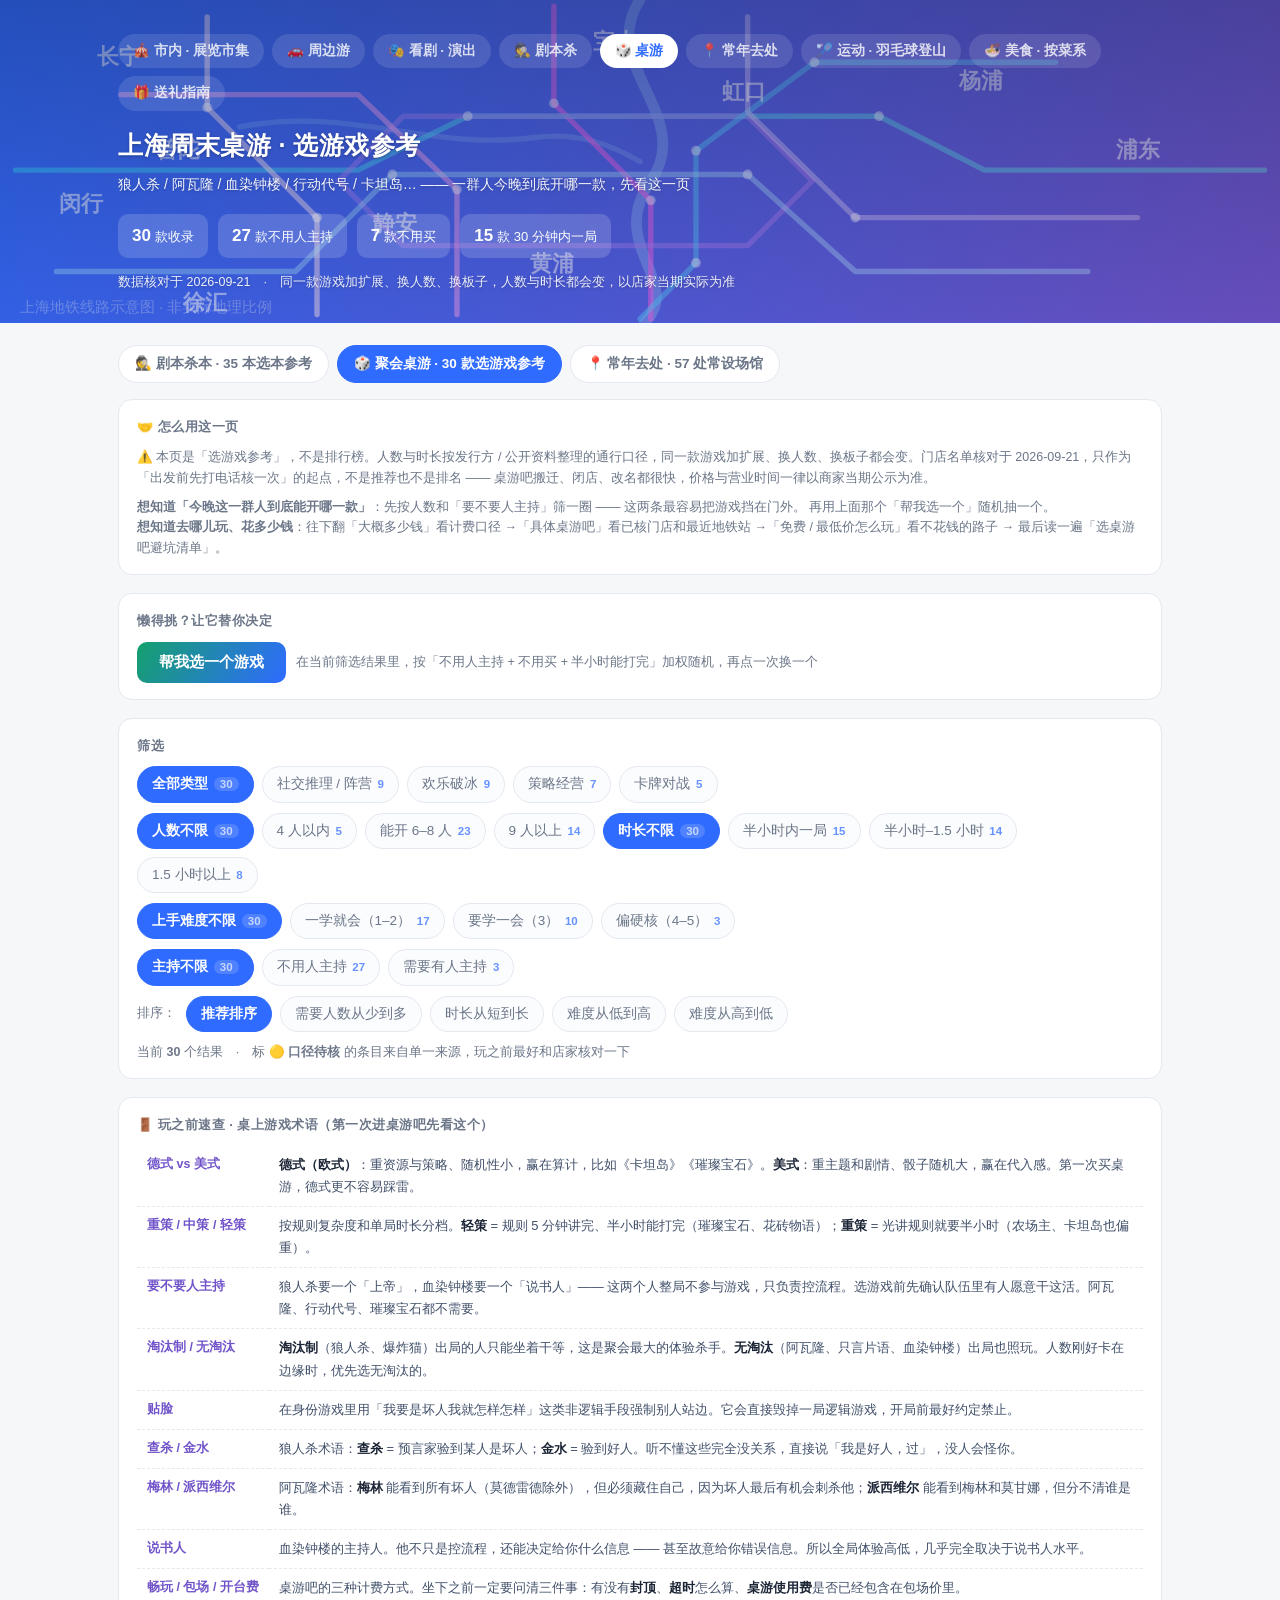
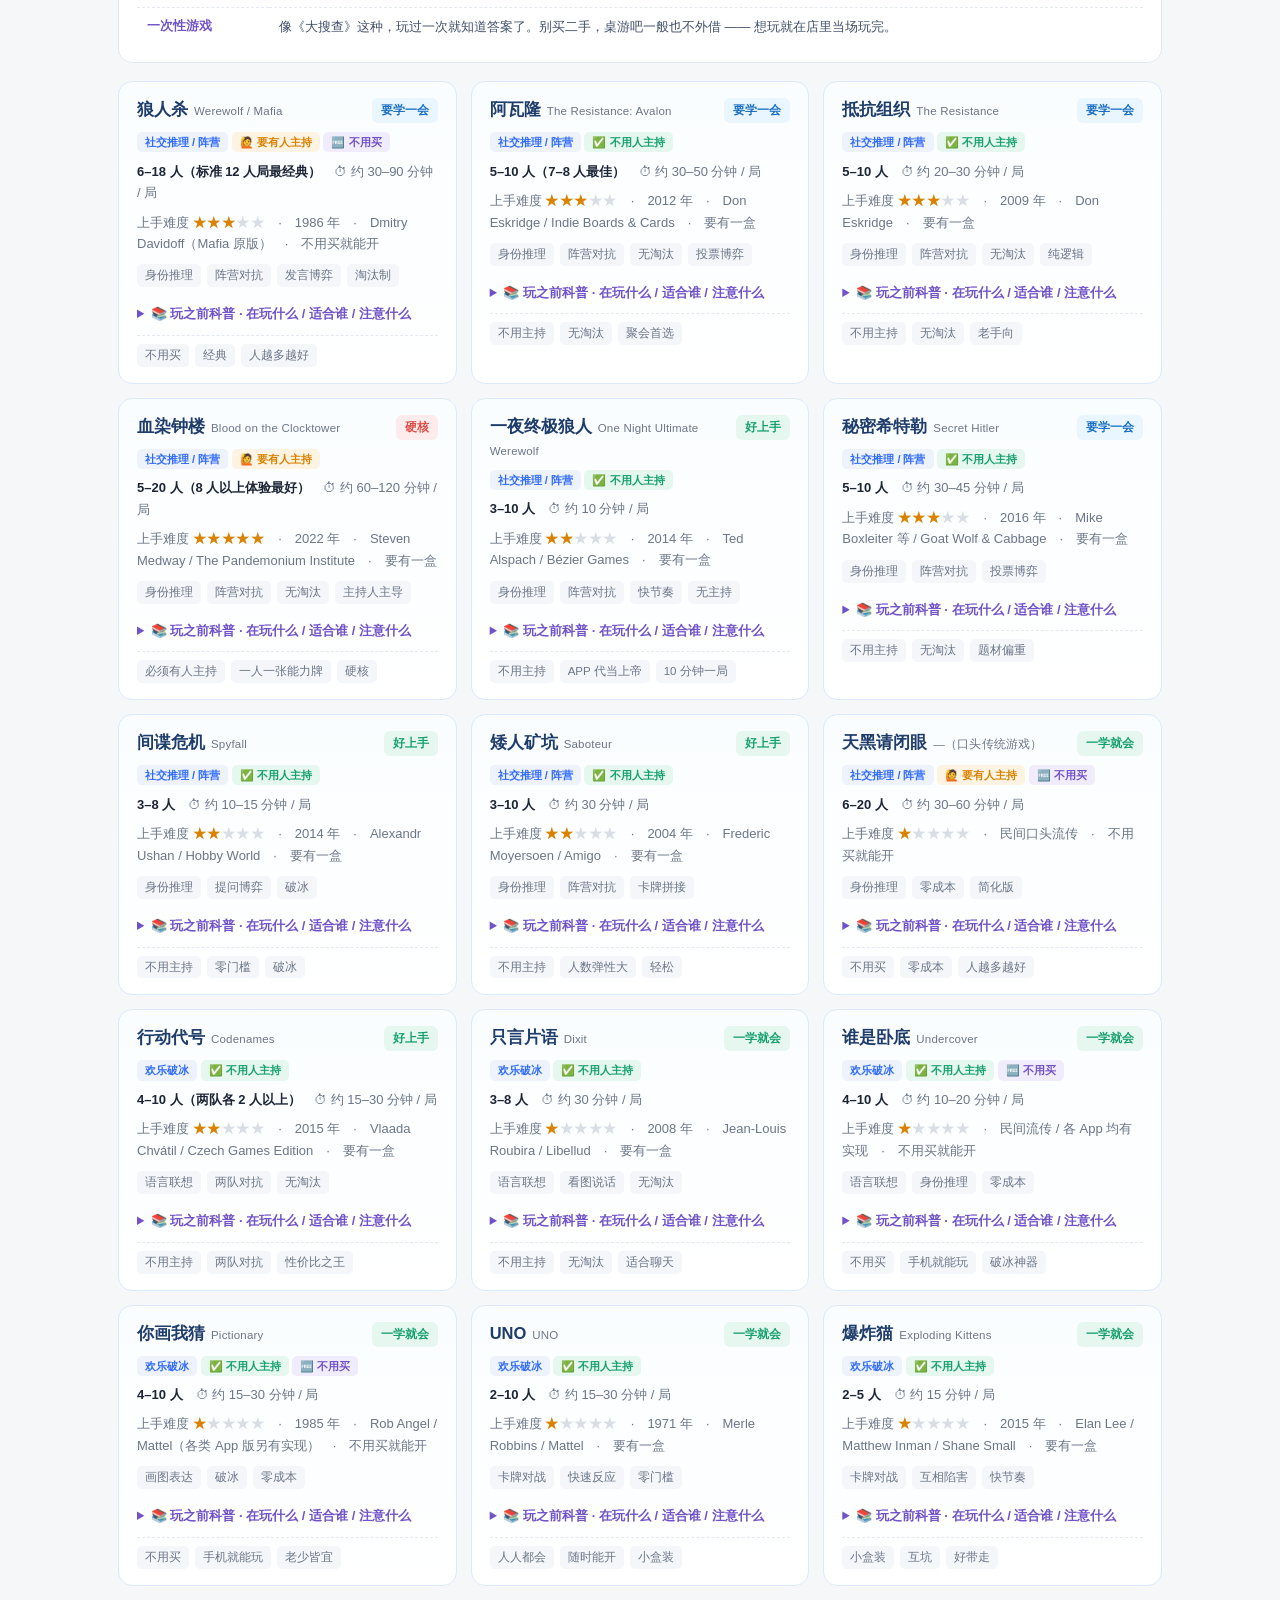
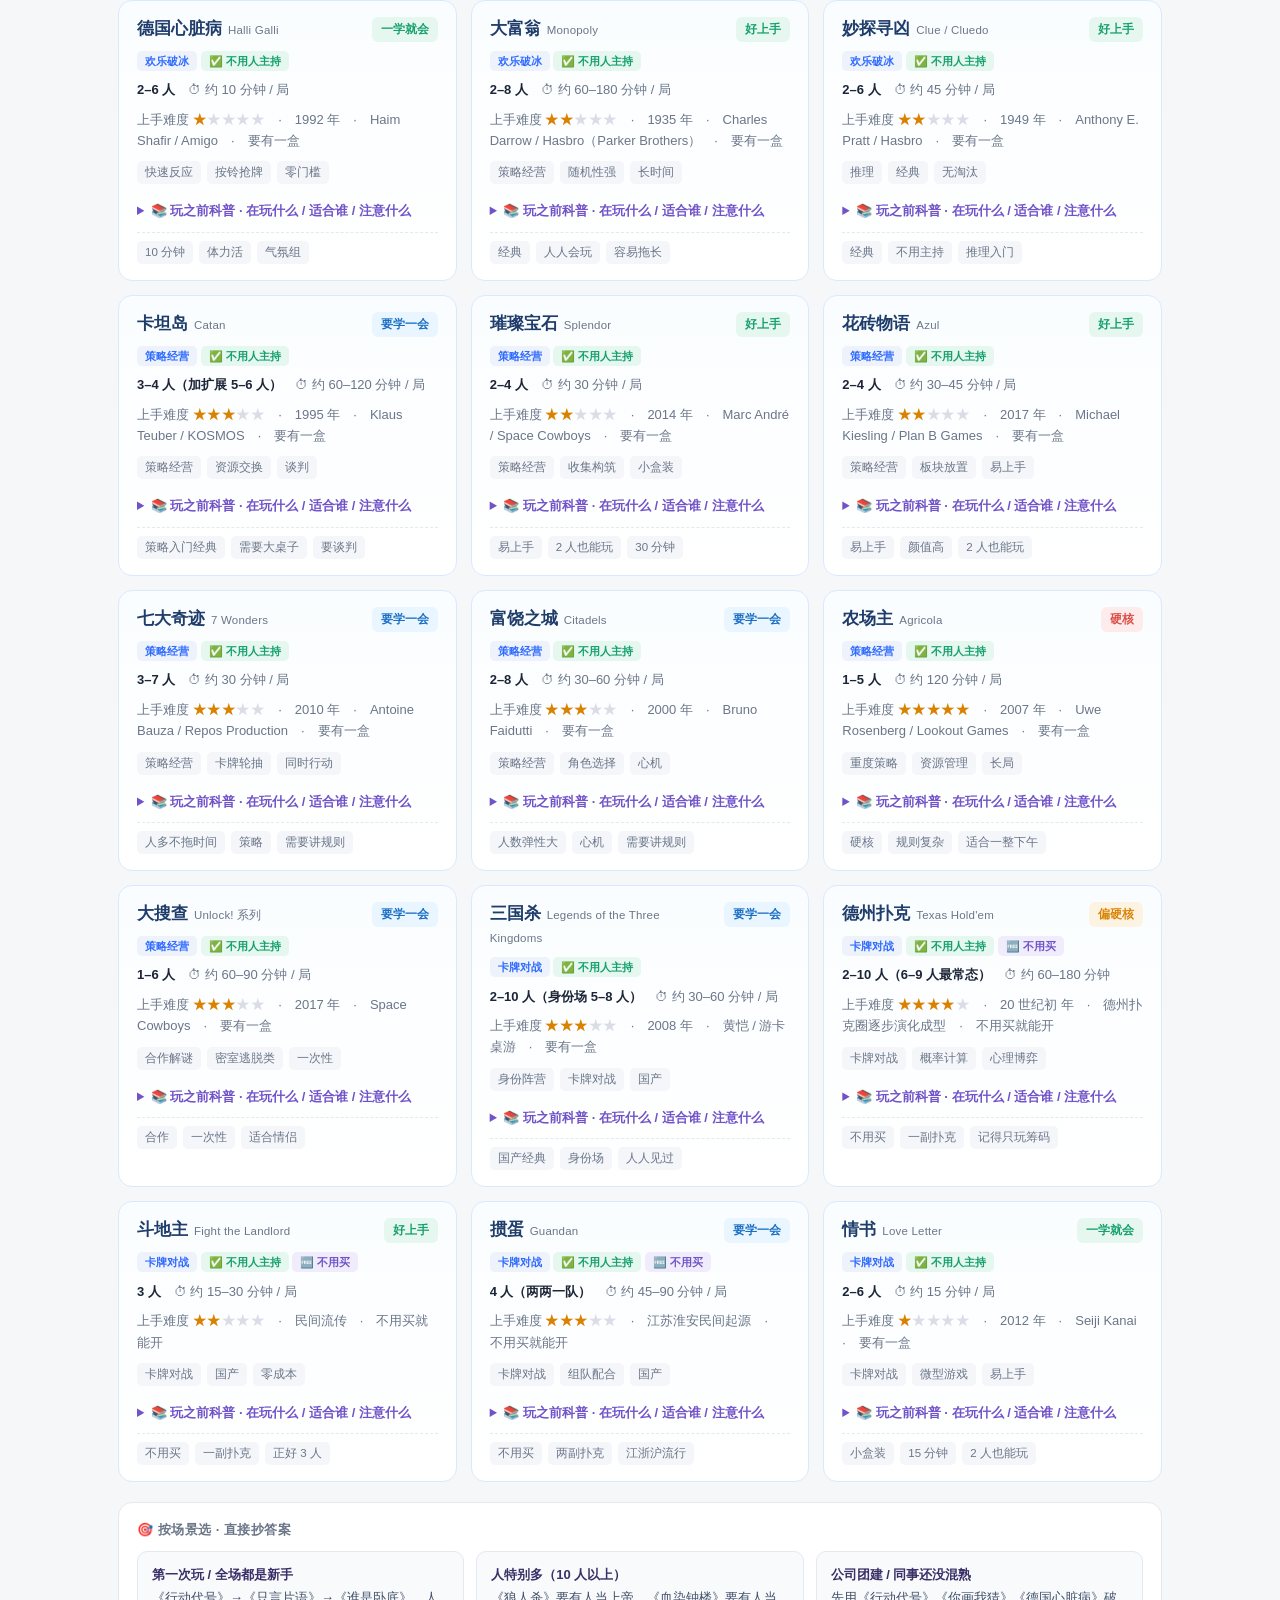
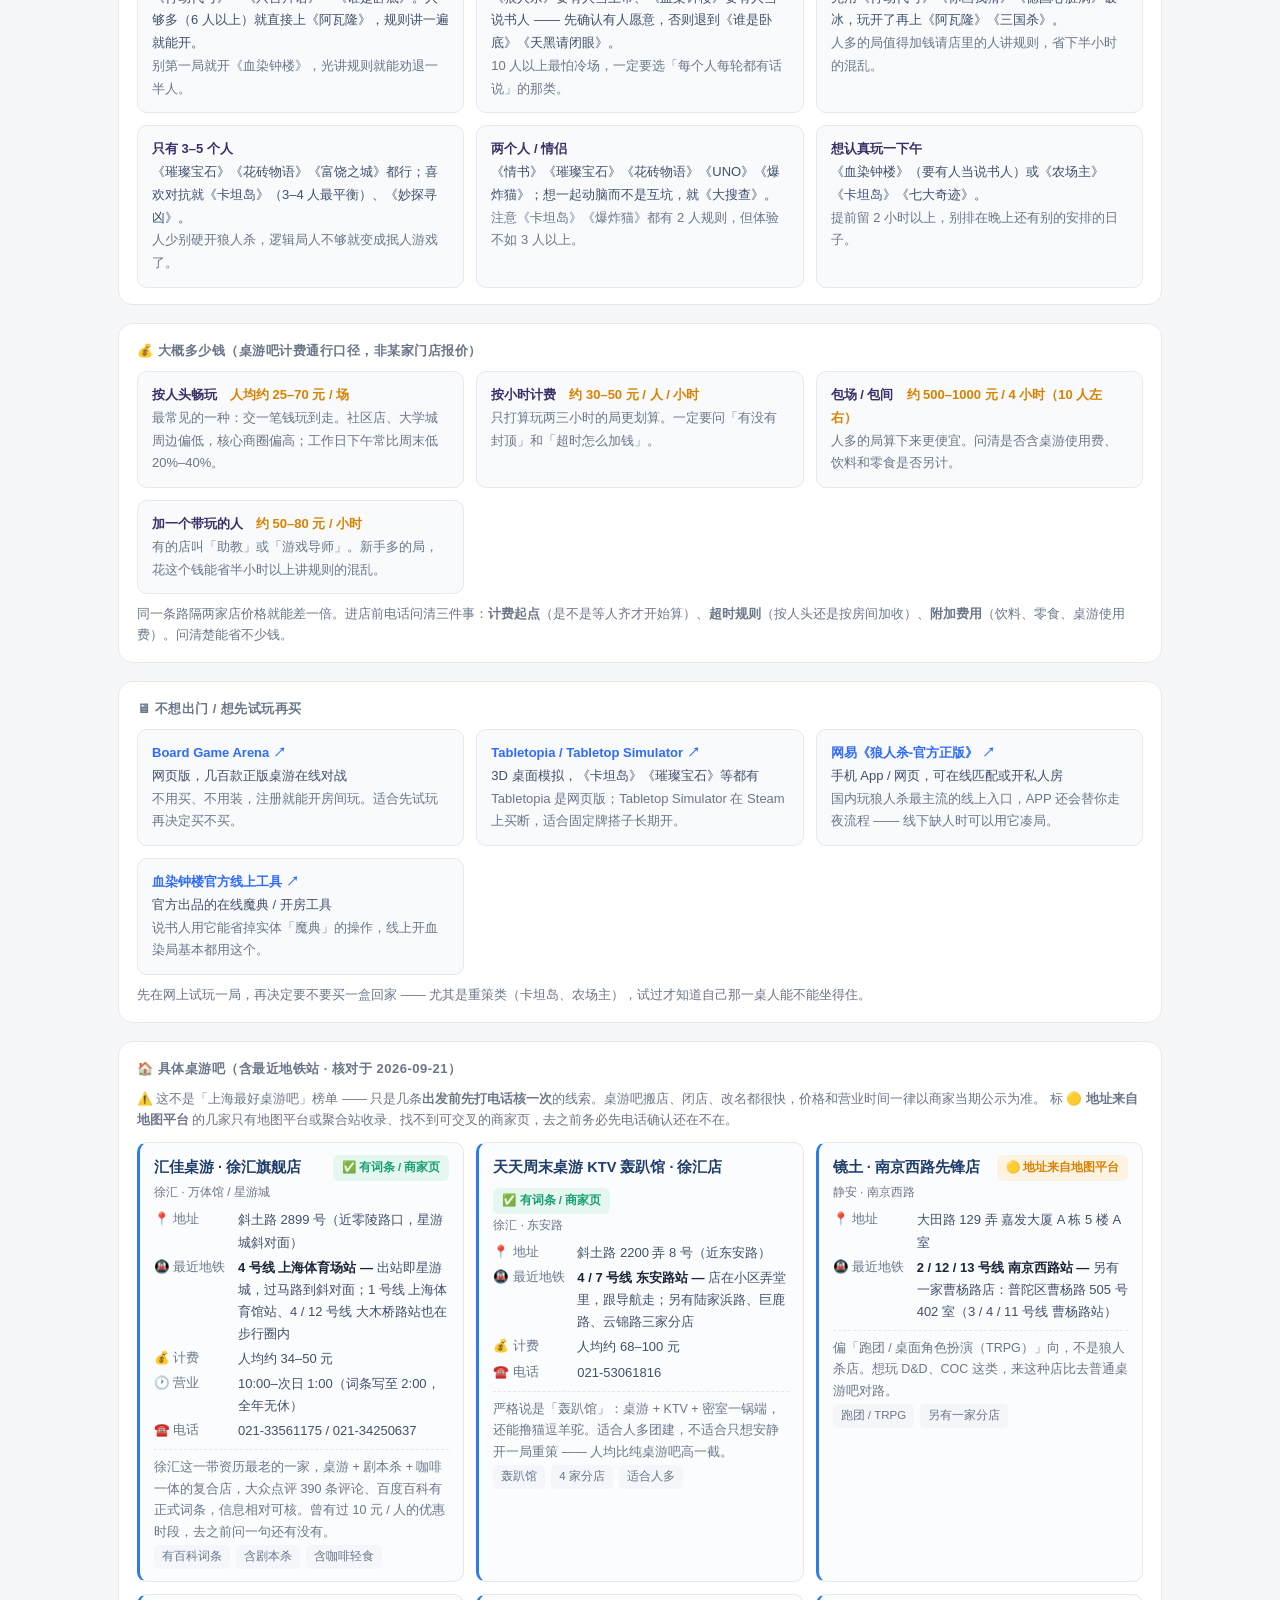
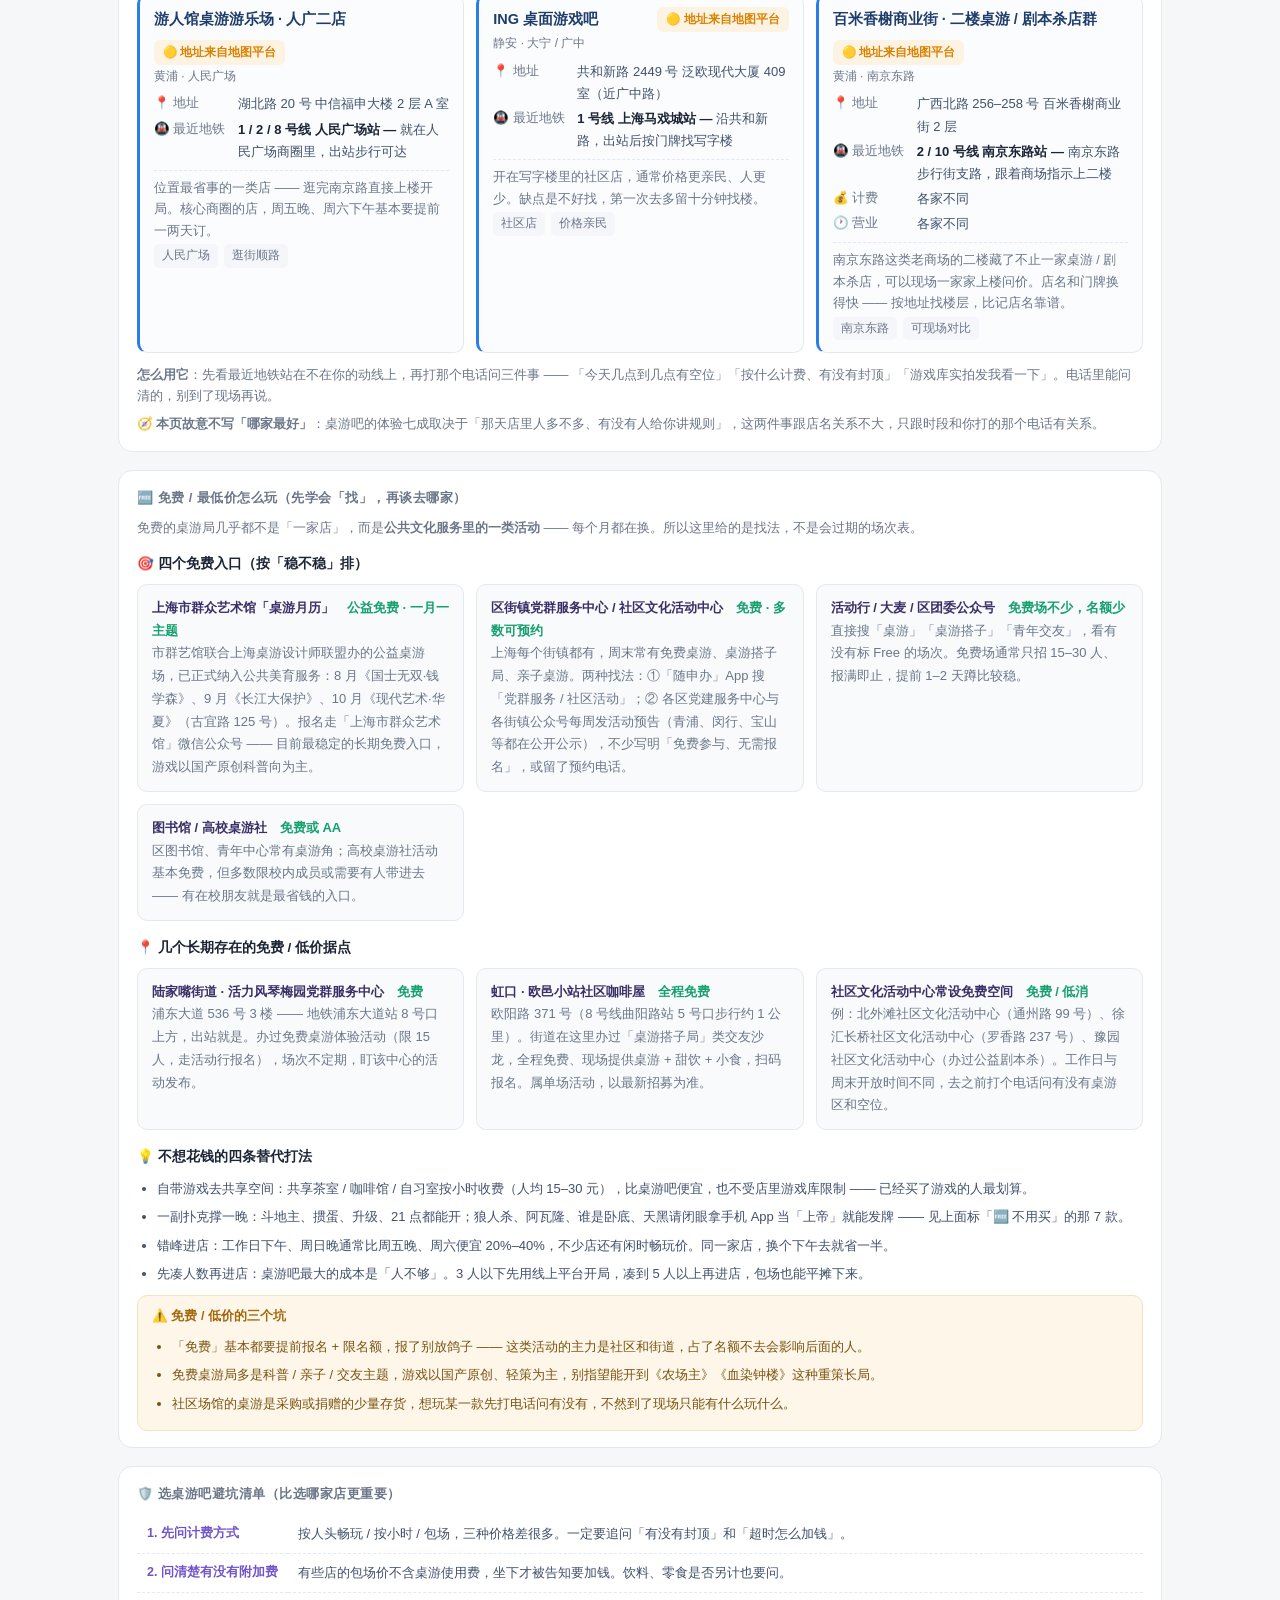
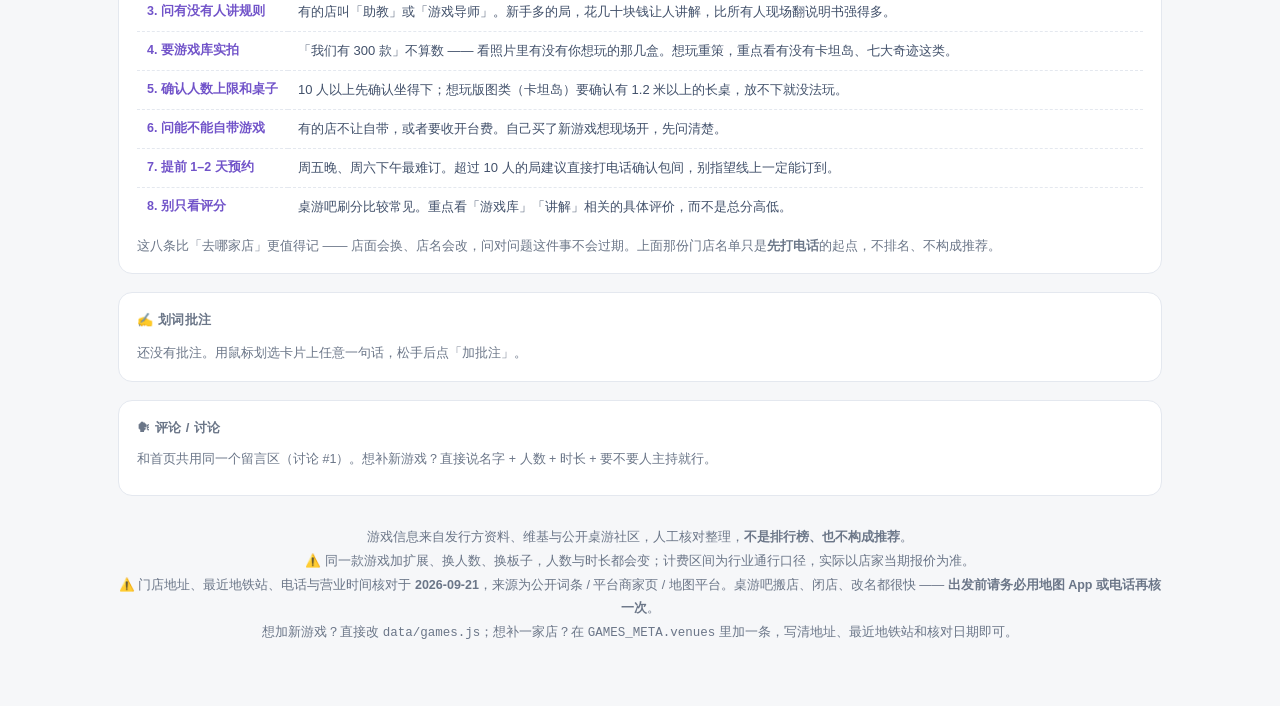
==== commit 12b5d06e: "feat: 新增「运动」板块 —— 羽毛球馆 / 登山，含分时段价与预约入口 新增第 9 个板块 sports.html（数据 data/sports.js，渲染 assets/sports.js）：" ====
--- a/boardgames.html
+++ b/boardgames.html
@@ -8,7 +8,7 @@
 <meta property="og:title" content="上海周末桌游 · 选游戏参考">
 <meta property="og:description" content="30 款聚会桌游：人数 / 时长 / 上手难度 / 要不要人主持 / 要不要买一盒，一目了然。">
 <meta property="og:type" content="website">
-<link rel="stylesheet" href="assets/style.css?v=20261019a">
+<link rel="stylesheet" href="assets/style.css?v=20261124a">
 </head>
 <body>
 
@@ -21,6 +21,7 @@
       <a href="scripts.html">🕵️ 剧本杀</a>
       <a class="on" href="boardgames.html">🎲 桌游</a>
       <a href="venues.html">📍 常年去处</a>
+      <a href="sports.html">🏸 运动 · 羽毛球登山</a>
       <a href="food.html">🍜 美食 · 按菜系</a>
       <a href="gifts.html">🎁 送礼指南</a>
     </nav>
@@ -244,7 +245,7 @@
 
 </div>
 
-<script src="data/games.js?v=20261019a"></script>
+<script src="data/games.js?v=20261124a"></script>
 <script>
   /**
    * 访客用 GitHub 账号留言（giscus）。
@@ -295,7 +296,7 @@
     });
   })();
 </script>
-<script src="assets/annotate.js?v=20261019a"></script>
-<script src="assets/games.js?v=20261019a"></script>
+<script src="assets/annotate.js?v=20261124a"></script>
+<script src="assets/games.js?v=20261124a"></script>
 </body>
 </html>
--- a/assets/style.css
+++ b/assets/style.css
@@ -265,6 +265,41 @@
   margin-top:8px;font-size:13.5px;line-height:1.7;color:#7a5410;
   background:#fff7e8;border:1px solid #f0dcb4;border-radius:10px;padding:9px 12px;
 }
+
+/* ===== 「说说 TA 的情况」问答式推荐（gifts.html，2026-10-22 加） ===== */
+.ask-row{display:flex;gap:10px;flex-wrap:wrap}
+.ask-row .loc-input{flex:1 1 340px}
+.chip-ex{background:#fff5f9;border-color:#f3d3e0;color:#a8325a}
+.chip-ex:hover{border-color:#e9a8c2}
+#askResult{margin-top:14px;display:none}
+.ask-empty{font-size:13.5px;color:var(--sub);background:#f8fafc;border:1px dashed var(--line);border-radius:10px;padding:12px 14px;line-height:1.7}
+.ask-groups{display:flex;flex-wrap:wrap;gap:6px;margin-bottom:10px}
+.ask-grp-tag{
+  font-size:12px;font-weight:700;color:#a8325a;background:#fdeef5;
+  border:1px solid #f3d3e0;border-radius:999px;padding:2px 11px;
+}
+.ask-cards{display:grid;grid-template-columns:repeat(auto-fit,minmax(300px,1fr));gap:10px}
+.ask-card{
+  background:#fff;border:1px solid #f3d3e0;border-radius:12px;padding:13px 15px;
+  display:flex;flex-direction:column;gap:7px;
+}
+.ask-card .ak-top{display:flex;align-items:center;flex-wrap:wrap;gap:6px}
+.ask-card .ak-top b{font-size:14.5px;color:#a8325a;line-height:1.5}
+.ask-card .ak-price{font-size:12.5px;color:var(--amber);font-weight:700;margin-left:auto}
+.ask-card .ak-reason{font-size:13px;color:#3f4653;line-height:1.65}
+.ask-card .ak-tip{font-size:12.5px;color:#7a5410;background:#fff7e8;border-radius:8px;padding:7px 10px;line-height:1.7}
+.ask-card .ak-from{
+  font-size:12.5px;color:#7a3a5c;background:#fdf2f7;border-radius:8px;
+  padding:7px 10px;line-height:1.7;
+}
+.ask-avoid{
+  margin-top:12px;font-size:13px;line-height:1.75;color:#8a2f2f;
+  background:#fff2f1;border:1px solid #f3c8c5;border-radius:10px;padding:10px 13px;
+}
+.ask-note{
+  margin-top:10px;font-size:12.5px;line-height:1.7;color:var(--sub);
+  background:#f8fafc;border-radius:8px;padding:8px 12px;
+}
 /* 菜系只数：选了菜系就高亮对应的「怎么点」卡片 */
 .guide-cuisine{transition:all .18s}
 .guide-cuisine.now{
@@ -471,14 +506,14 @@
 .anno-del{color:var(--red)}
 .anno-bar-ops{display:flex;gap:8px;margin-top:8px}
 
-/* ===== 板块：市内 / 周边游 / 看剧 / 剧本杀 / 桌游 / 常年去处 / 美食（七块入口）===== */
-/* ⚠️ minmax 是算出来的，别乱改：容器约 1050px，gap 14px。
-   列数 n 要满足 n*m + (n-1)*14 ≤ 1050：
-     198.9px 以上 → 排不下 5 列；
-     252px   以上 → 排不下 4 列（会掉成 3 列 → 7 块变「3+3+1 只孤儿」）。
-   所以 199–252 之间取 240px：正好 4 列，7 块 = 4 + 3。
-   板块数再变就回来重算一次（5 块时曾是 190px，6 块时是 260px）。 */
-.hud{display:grid;grid-template-columns:repeat(auto-fit,minmax(240px,1fr));gap:14px;margin-bottom:6px}
+/* ===== 板块：市内 / 周边游 / 看剧 / 剧本杀 / 桌游 / 常年去处 / 运动 / 美食 / 送礼（九块入口）===== */
+/* ⚠️ minmax 是算出来的，别乱改：容器约 1044px（wrap 1080 − 左右 padding 各 18），gap 14px。
+   列数 n 要满足 n*m + (n-1)*14 ≤ 1044：
+     250.5px 以上 → 排不下 4 列（4 列要 1082px）；
+     340px   以上 → 排不下 3 列（会掉成 2 列 → 9 块变「2+2+2+2+1 一堆孤儿」）。
+   所以 251–340 之间取 260px：正好 3 列，9 块 = 3 + 3 + 3，刚好齐。
+   板块数再变就回来重算一次（7 块时曾是 240px，8 块也是 240px 的 4+4）。 */
+.hud{display:grid;grid-template-columns:repeat(auto-fit,minmax(260px,1fr));gap:14px;margin-bottom:6px}
 .block{
   display:flex;flex-direction:column;gap:8px;
   background:var(--card);border:1px solid var(--line);border-radius:16px;
@@ -535,3 +570,197 @@
 @media (max-width:700px){
   .cw-row{grid-template-columns:1fr;gap:6px}
 }
+
+/* ===== 「我想吃…」搜索块（food.html） ===== */
+.panel-crave{border-left:4px solid var(--blue);background:linear-gradient(180deg,#f7faff,#ffffff)}
+.panel-crave .panel-title{color:#2a4f8a}
+#qInput{font-size:15px}
+.q-info{
+  font-size:13px;line-height:1.75;color:#41506a;
+  background:#f6f9ff;border:1px solid #e2ebfb;border-radius:10px;padding:10px 13px;
+}
+.q-info b{color:#1d3f78;font-weight:700}
+/* 搜到了但被筛选掐住：不能和「没收录」长一个样 */
+.q-narrow{color:#8a4520;background:#fff4e6;border-radius:6px;padding:1px 7px;font-size:12.5px}
+.q-fuzzy{color:#6b5a2e;background:#fdf7e3;border-radius:6px;padding:1px 7px;font-size:12.5px}
+.q-negs{color:#0d6b4d;background:#e9f7f1;border-radius:6px;padding:1px 7px;font-size:12.5px}
+/* 一个都没搜到 —— 这里必须说清「为什么没有」，否则用户会以为站点坏了 */
+.q-miss{background:#fff8f5;border-color:#f4d9cc;color:#7a4526}
+.q-miss b{color:#8a3a10}
+.qm-h{font-size:14px;font-weight:600;color:#8a3a10;margin-bottom:7px}
+.qm-row{display:flex;gap:9px;margin-top:6px;align-items:flex-start}
+.qm-k{
+  flex:0 0 62px;font-size:12px;font-weight:700;color:#a3603c;
+  background:#fdeee5;border-radius:6px;padding:1px 7px;text-align:center;line-height:1.7;
+}
+.qm-v{flex:1;font-size:13px;line-height:1.72;color:#6b4630}
+.qm-try{display:flex;flex-wrap:wrap;gap:6px}
+.qm-try .chip{background:#fff;border-color:#f0d5c4;color:#8a4520}
+.qm-try .chip:hover{background:#fff4ea;border-color:#e5b795}
+/* 超宽词（鱼 / 火锅）的收窄提示 */
+.q-tip{
+  margin-top:9px;padding-top:9px;border-top:1px dashed #d9e3f5;
+  font-size:12.8px;line-height:1.75;color:#4a5b74;
+}
+.q-tip b{color:#2a4f8a}
+/* 卡片上的「为什么它会出现在结果里」 */
+.q-why{
+  font-size:12px;color:#2a4f8a;background:#f2f7ff;border-radius:6px;
+  padding:3px 9px;display:inline-block;line-height:1.6;
+}
+.q-why b{color:#1d3f78}
+@media (max-width:680px){
+  .qm-row{flex-direction:column;gap:3px}
+  .qm-k{flex:0 0 auto;align-self:flex-start}
+}
+
+/* 搜索块的「一键松绑 / 取消搜索」 */
+.q-act{display:flex;flex-wrap:wrap;gap:8px;align-items:center;margin-top:9px}
+.q-act .chip{background:#fff;border-color:#cfe0fb;color:var(--blue);font-weight:600}
+.q-act .chip:hover{background:#eef4ff;border-color:#a9c7f7}
+
+/* ===== 本周推荐板块（index.html #weekBox / data/weekend.js，2026-11-12 建）===== */
+/* 复用 .week-panel 的绿蓝渐变底，这里只补卡片与行式布局 */
+.wk-intro{
+  font-size:13.5px;line-height:1.75;color:#3c4a5e;
+  background:#fff;border:1px solid #dbe7f5;border-radius:10px;
+  padding:10px 13px;margin-bottom:14px;
+}
+/* 主推网格：两列起步，窄屏单列 */
+.wk-grid{display:grid;grid-template-columns:repeat(auto-fill,minmax(430px,1fr));gap:14px}
+.wk-card{
+  background:#fff;border:1px solid #e0e8f2;border-radius:12px;
+  padding:14px 16px;display:flex;flex-direction:column;
+}
+.wk-hd{display:flex;flex-wrap:wrap;align-items:center;gap:6px;margin-bottom:10px}
+.wk-idx{
+  display:inline-flex;align-items:center;justify-content:center;
+  width:20px;height:20px;border-radius:50%;
+  background:var(--ink);color:#fff;font-size:11.5px;font-weight:700;flex:0 0 auto;
+}
+.wk-cat{font-size:11.5px;font-weight:700;color:var(--blue);background:var(--soft);border-radius:5px;padding:1.5px 8px}
+.wk-badge{font-size:11.5px;font-weight:700;border-radius:5px;padding:1.5px 8px}
+.wn-run{background:#e6f7ee;color:var(--green)}
+.wn-hot{background:#fdeceb;color:var(--red)}
+.wn-soon{background:#eaf6ff;color:#1a6fc4}
+.wn-end{background:#f1f3f7;color:#8a94a6}
+.wk-free{font-size:11.5px;font-weight:700;border-radius:5px;padding:1.5px 8px;background:#e9f9f1;color:#0e8a5c}
+.wk-book{font-size:11.5px;font-weight:700;border-radius:5px;padding:1.5px 8px;background:#fdf3e3;color:var(--amber)}
+.wk-name{flex:1 1 100%;font-size:16px;font-weight:700;color:var(--ink);line-height:1.4;margin-top:2px}
+.wk-date{flex:1 1 100%;font-size:12.5px;color:var(--sub);font-weight:600}
+/* 行式字段：左标签固定宽，右内容自适应（和桌游门店 .v-line 同思路，不用表格） */
+.wk-rows{display:flex;flex-direction:column;gap:7px}
+.wk-r{display:flex;gap:9px;font-size:13px;line-height:1.68}
+.wk-k{
+  flex:0 0 34px;color:var(--sub);font-weight:700;font-size:12px;
+  padding-top:1px;letter-spacing:.5px;
+}
+.wk-v{flex:1;color:#33415a;min-width:0}
+.wk-v b{color:var(--ink)}
+.wk-addr{color:var(--sub);font-size:12.5px}
+.wk-metro{display:inline-block;margin-left:8px;font-size:12px;color:#3f6ea8;background:#eef4ff;border-radius:5px;padding:0 6px}
+.wk-r-tip .wk-v{color:#8a5a1e;background:#fffaf0;border-radius:6px;padding:2px 8px;font-size:12.5px}
+.wk-srcs{display:flex;flex-wrap:wrap;gap:8px}
+.wk-src{font-size:12px;color:var(--blue);text-decoration:none;border-bottom:1px dashed #b9cdf0}
+.wk-src:hover{color:#1a4fc4;border-bottom-color:#1a4fc4}
+
+/* 顺路可加 */
+.wk-subwrap{margin-top:16px}
+.wk-subtitle{
+  font-size:12.5px;font-weight:700;color:var(--sub);letter-spacing:.5px;
+  margin-bottom:8px;padding-bottom:6px;border-bottom:1px solid #dbe7f5;
+}
+.wk-sub{background:#fff;border:1px solid #e6edf6;border-radius:10px;padding:10px 13px;margin-bottom:8px}
+.wk-sub-hd{display:flex;flex-wrap:wrap;align-items:center;gap:6px}
+.wk-sub-name{font-size:14px;font-weight:700;color:var(--ink)}
+.wk-sub-meta{font-size:12.5px;color:var(--sub);margin-top:3px;line-height:1.6}
+.wk-sub-why{font-size:12.8px;color:#3f4c60;margin-top:4px;line-height:1.65}
+.wk-sub-book{font-size:12.2px;color:#8a5a1e;margin-top:3px;line-height:1.6}
+
+/* 玩法 + 口径 */
+.wk-howto,.wk-care{border-radius:10px;padding:11px 14px;margin-top:14px;font-size:12.8px;line-height:1.75}
+.wk-howto{background:#f4f8ff;border:1px solid #dbe7f5}
+.wk-care{background:#fffaf2;border:1px solid #f2e0c4}
+.wk-howto-h,.wk-care-h{font-weight:700;margin-bottom:5px;font-size:12.5px}
+.wk-howto-h{color:#2a4f8a}
+.wk-care-h{color:#8a5a1e}
+.wk-howto ul,.wk-care ul{margin:0;padding-left:18px}
+.wk-howto li,.wk-care li{margin:3px 0;color:#3f4c60}
+.wk-care li{color:#7a4f16}
+.wk-foot{font-size:12px;color:var(--sub);margin-top:12px;padding-top:9px;border-top:1px dashed #dbe7f5;line-height:1.7}
+
+@media (max-width:860px){
+  .wk-grid{grid-template-columns:1fr}
+}
+
+/* 数据陈旧黄条（自动化失败时的兜底提示） */
+.wk-stale{
+  background:#fff6e5;border:1px solid #f3ddb0;border-radius:9px;
+  padding:9px 13px;font-size:12.8px;color:#8a5a1e;line-height:1.65;margin-bottom:12px;
+}
+.wk-stale-age{
+  display:inline-block;margin-left:8px;font-weight:700;font-size:11.5px;
+  background:#fff;border:1px solid #f0c98d;border-radius:5px;padding:0 7px;
+}
+.wk-sub-src{margin-top:4px;display:flex;flex-wrap:wrap;gap:8px}
+
+/* ===== 运动页（sports.html / data/sports.js）=====
+   卡片版式沿用 .card-venue 那套，只多三件东西：
+   ① .slots  分时段价表（早 / 午 / 晚，本页核心）
+   ② .book-row 预约按钮（没有官方入口时降级成灰条，不放假链接）
+   ③ .sport-go 「怎么过去」白话段
+   配色用 #7a4bbd 系（紫），和常年去处的青绿 #0f9b8e 区分开。 */
+.card-sport{border-color:#e0d6f3;background:linear-gradient(180deg,#fbf8ff,#ffffff)}
+.card-sport h3{color:#5b3a9e}
+.block-sport{border-top:4px solid #7a4bbd}
+
+.slots{
+  margin-top:9px;border:1px solid #e6dff5;border-radius:9px;
+  background:#faf8ff;padding:8px 10px;
+}
+.slots-h{font-size:12.5px;font-weight:700;color:#5b3a9e;margin-bottom:6px}
+.slots-h span{font-weight:400;color:var(--sub);font-size:11.5px}
+.slot{
+  display:flex;flex-wrap:wrap;align-items:baseline;gap:6px;
+  font-size:12.8px;line-height:1.6;padding:4px 7px;border-radius:6px;
+}
+.slot + .slot{margin-top:2px}
+.slot-k{flex:0 0 62px;color:#5b3a9e;font-weight:700}
+.slot-t{flex:0 0 auto;color:var(--sub);font-size:12px}
+.slot-p{font-weight:700;color:#8a4520}
+.slot-n{flex:1 1 100%;color:var(--sub);font-size:11.5px;padding-left:62px}
+/* 未公示价：整行灰掉，避免看着像已知价格 */
+.slot.pending .slot-p{color:var(--sub);font-weight:600}
+/* 用户在「我想这时候去」里选中的那一段 */
+.slot.on{background:#f0e9ff;box-shadow:inset 0 0 0 1px #d8c9f5}
+
+.want{
+  margin-top:7px;font-size:12.8px;color:#5b3a9e;
+  background:#f4efff;border-left:3px solid #7a4bbd;border-radius:0 7px 7px 0;
+  padding:5px 10px;
+}
+.want b{color:#8a4520}
+
+.book-row{display:flex;flex-wrap:wrap;align-items:center;gap:9px;margin-top:9px}
+.btn-book{
+  display:inline-block;text-decoration:none;font-size:13px;font-weight:700;
+  background:#7a4bbd;color:#fff;border-radius:9px;padding:7px 16px;
+  transition:filter .15s;
+}
+.btn-book:hover{filter:brightness(1.08)}
+.btn-book.disabled{
+  background:#f2f4f8;color:var(--sub);font-weight:600;cursor:default;
+  border:1px dashed #d7dce6;
+}
+.book-note{flex:1 1 200px;font-size:12.3px;color:var(--sub);line-height:1.6}
+
+.sport-go{
+  margin-top:9px;font-size:12.8px;color:#5c4a3c;line-height:1.75;
+  background:#fdf6ef;border-radius:8px;padding:7px 10px;
+}
+.sport-go b{color:#8a4520;font-size:12.5px}
+
+@media (max-width:560px){
+  .slot-n{padding-left:0}
+  .btn-book{width:100%;text-align:center}
+}
